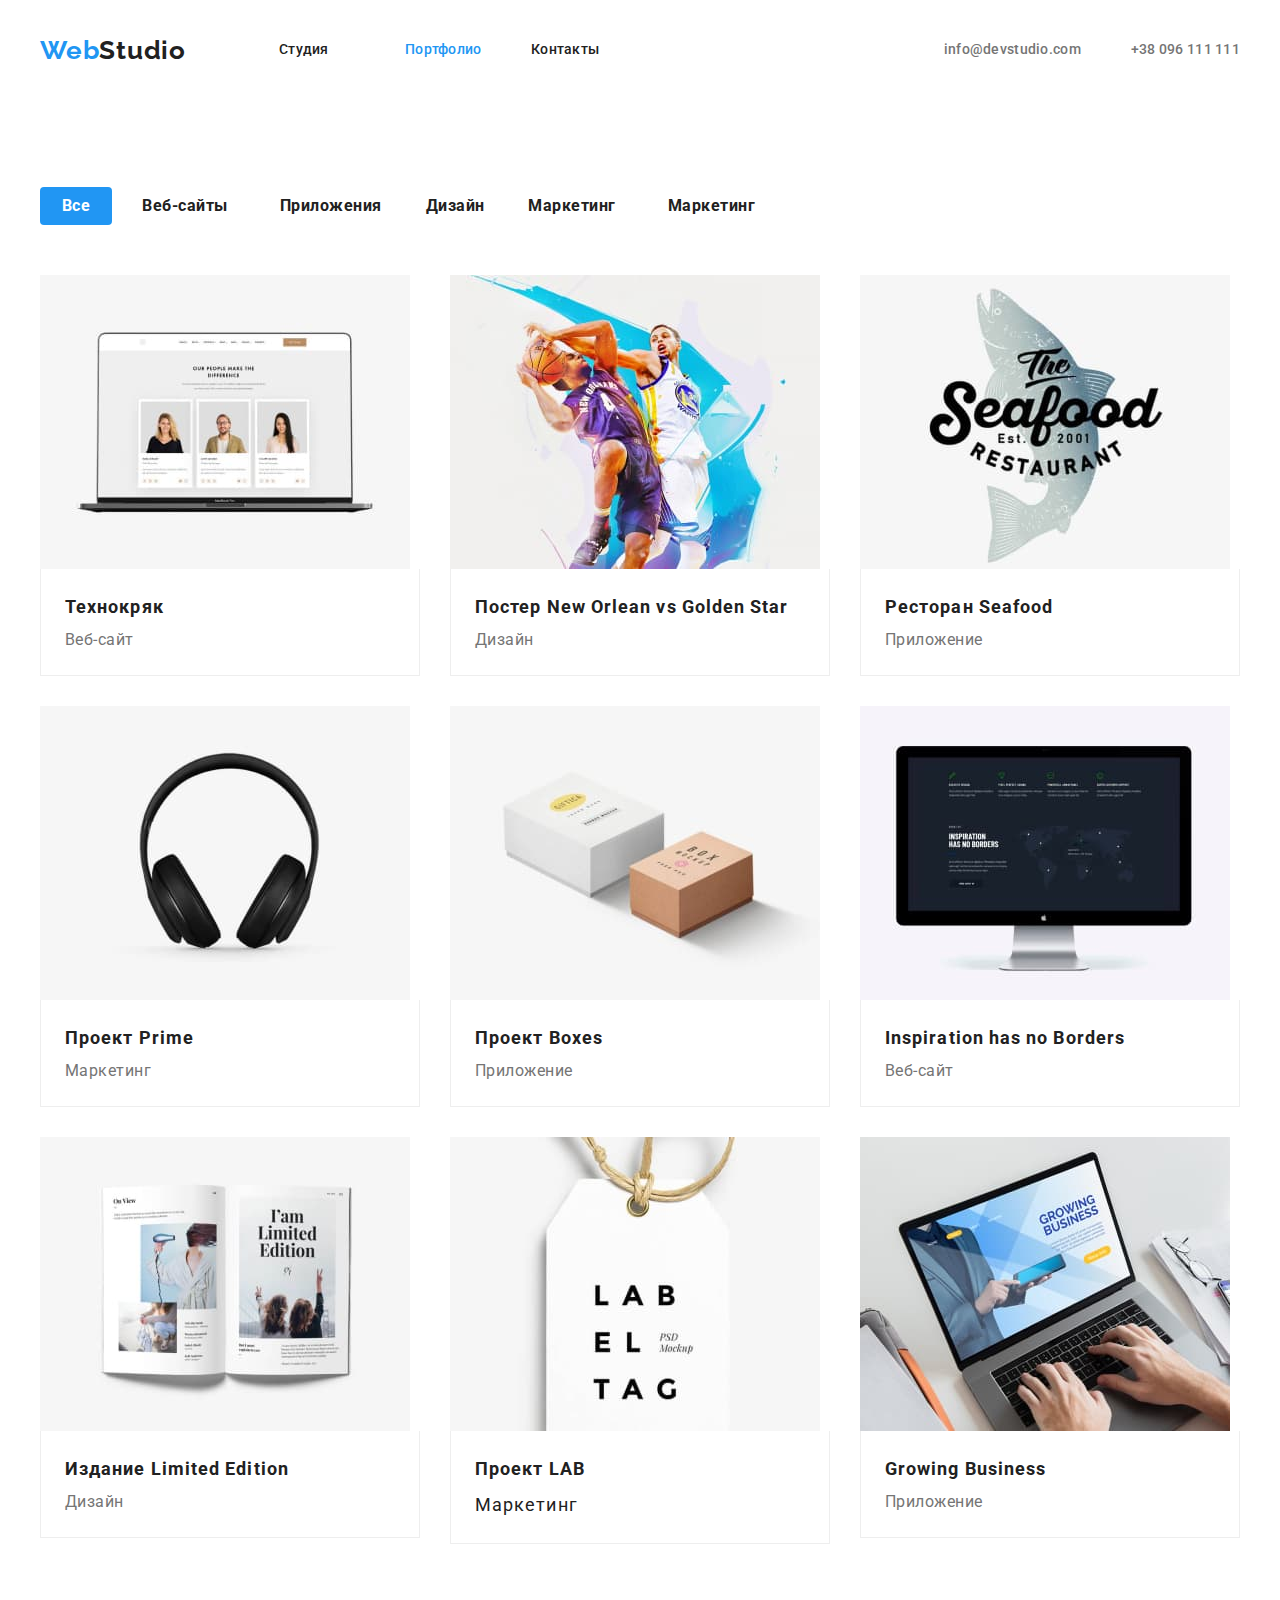
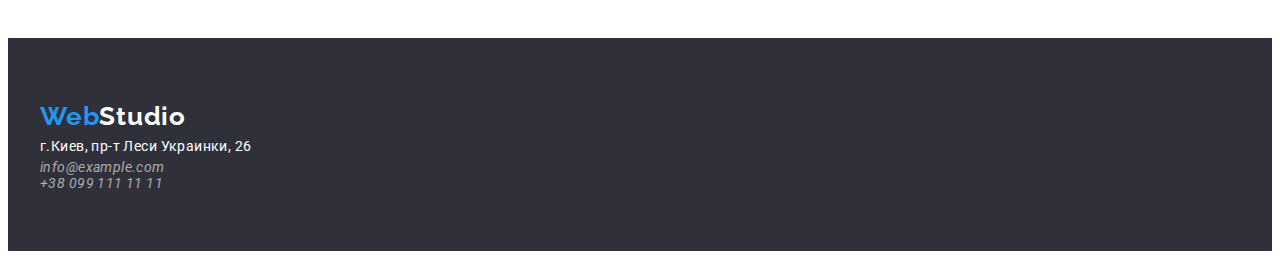
==== portfolio.html @ f652c05e "added-corect" ====
<!DOCTYPE html>
<html lang="en">
<head>
    <meta charset="UTF-8">
    <meta http-equiv="X-UA-Compatible" content="IE=edge">
    <meta name="viewport" content="width=device-width, initial-scale=1.0">
    <title>Portfolio</title>
    <link rel="preconnect" href="https://fonts.googleapis.com">
    <link rel="preconnect" href="https://fonts.gstatic.com" crossorigin>
    <link href="https://fonts.googleapis.com/css2?family=Raleway:wght@700&family=Roboto:wght@400;500;700;900&display=swap"
        rel="stylesheet">
        <link rel="stylesheet" href="https://cdnjs.cloudflare.com/ajax/libs/modern-normalize/1.1.0/modern-normalize.min.css"
            integrity="sha512-wpPYUAdjBVSE4KJnH1VR1HeZfpl1ub8YT/NKx4PuQ5NmX2tKuGu6U/JRp5y+Y8XG2tV+wKQpNHVUX03MfMFn9Q=="
            crossorigin="anonymous" referrerpolicy="no-referrer" />
            <link rel="stylesheet" href="node_modules/modern-normalize/modern-normalize.css" />
    <link rel="stylesheet" href="./css/index.css"/>
    
</head>
<body>
    
    <!--header-->
    <header class="header">
        <div class="container main-line">
            
                <a class="logo" href="./index.html" lang="en">Web<span class="logo-accent">Studio</span></a>
                <nav class="site-nav">
                <ul class="site-nav list">
                    <li class="item">
                        <a href="./index.html" class="link">Студия</a>
                    </li>
                    <li class="item">
                        <a href="./portfolio.html" class="link current">Портфолио</a>
                    </li>
                    <li class="item"><a href="/" class="link">Контакты</a></li>

                    

                </ul>

            </nav> 
            <!--contacts-->
                      
            <ul class="header-contact">
                <li class="item">
                    <a href="mailto:info@devstudio.com"
                    class="header-contact-link">info@devstudio.com</a>


                </li>
                <li class="item">
                    <a href="tel:+38096111111" class="header-contact-link">+38 096 111 111</a>
                </li>
            </ul>


        </div>

    </header>

    <!--buttons-->
    <main>
      <section class="portfolio section">
     <div class="container">  
        <h1 class="visually-hidden">Портфолио</h1>
          <ul class="button-list">
              <li class="btn">
                  <button type="button" class="button secondary current">
                      Все
                  </button>
              </li> 
              <li class="btn">
                  <button type="button" class="button secondary">
                      Веб-сайты
                  </button>
              </li>
              <li class="btn">
                  <button type="button" class="button secondary">
                    Приложения
                  </button>
              </li>
              <li>
                  <button type="button" class="button secondary">
                      Дизайн 
                  </button>
              </li>
              <li class="btn">
                  <button type="button" class="button secondary">
                      Маркетинг

                  </button>

              </li>
              <li class="btn">
                  <button type="button" class="button secondary">
                        Маркетинг
                    </button>
              </li>
          </ul>

          <!--pictures-->

          <ul class="gallery-list">
              <li class="item">
                  <article class="card">
                    <div class="card-tumb">
                <a><img src="./img/photo-1.jpg" alt="Ноутбук"
                     width="370" height="294"/>
                    </div> 

                    <div class="card-content">
                     <h2 class="image-title">Технокряк</h2>
                     <p class="image-text">Веб-сайт</p></a>
                        </div>
                    
                </article>
              </li>

              <li class="item">
                  <article class="card">
                      <div class="card-tumb">
                  <a> <img src="./img/photo-2.jpg" alt="Баскетбол" 
                    width="370" height="294"/>
                    </div>

                    <div class="card-content">
                    <h2 class="image-title">
                        Постер New Orlean vs Golden Star
                    </h2>
                    <p class="image-text">Дизайн</p></a>
                    </div>
                    </article>

                </li>
              <li class="item">
                  <article class="card">
                <div class="card-tumb">
                  <a> <img src="./img/photo-3.jpg" alt="Рыбный ресторан" 
                    width="370" height="294"/>
                    </div>
                    
                    <div class="card-content">

                    <h2 class="image-title">Ресторан Seafood</h2>
                    <p class="image-text">Приложение</p></a>
                </div>
                </article>
              </li>
              <li class="item">
                  <article class="card">
                      <div class="card-tumb">
                  <a> <img src="./img/photo-4.jpg" alt="Наушники" 
                    width="370" height="294"/>
                  </div>
                    <div class="card-content">
                  <h2 class="image-title">Проект Prime</h2>
                    <p class="image-text">Маркетинг</p></a>
                    </div>
                </article>
              </li>
              <li class="item">
                  <article class="card">
                      <div class="card-tumb">
                  <a><img src="./img/photo-5.jpg" alt="Коробки"
                     width="370" height="294"/>
                  </div>

                  <div class="card-content">
                     
                    <h2 class="image-title">Проект Boxes</h2>
                    <p class="image-text">Приложение</p>
                    </a>
                
                </div>
                
                </article>

                    
             </li>

              
              <li class="item">
                  <article class="card">
                      <div class="card-tumb">
                  <a><img src="./img/photo-6.jpg" alt="Экран компьютера"
                     width="370" height="294"/>
                  </div>
                  <div class="card-content">
                    <h2 class="image-title">Inspiration has no Borders</h2>
                <p class="image-text">Веб-сайт</p></a>
              
                   </div>
            </article>
            
            
            </li>
              <li class="item">
                  <aricle class="card">
                      <div class="card-tumb">

                  <a>
                      <img src="./img/photo-7.jpg" alt="Журнал"
                       width="370" height="294"/>
                    </div>
                       <div class="card-content">
                       <h2 class="image-title">Издание Limited Edition</h2>
                       <p class="image-text">Дизайн</p>
                       </div>
                    </aricle> 
                  </a>

              </li>
              <li class="item">
                  <article class="card">
                      <div class="card-tumb">
                  <a><img src="./img/photo-8.jpg" alt="Бирка" width="370" height="294"/>
                  </div>
                  <div class="card-content">
                <h2 class="image-title">Проект LAB</h2>
                <p class="image-title">Маркетинг</p></a>
                </div>
                </article>
            </li>
                <li class="item">
                    <article class="card">
                    <div class="card-tumb">
                    <a><img src="./img/photo-9.jpg" alt="Веб-сайт на экране ноутбука" width="370" height="294"/>
                    </div>
                    <div class="card-content">
                    <h2 class="image-title">Growing Business</h2>
                <p class="image-text">Приложение</p></a>
                
                </div>
                </article>
            </li>

            </ul>
          </div>
        </section>     
      </main>

      <!--footer----------->

 
    
    <footer class="footer">
        <div class="container">
            <div class="footer-logo">

        <a class="logo" href="./index.html" lang="en">Web<span class="footer-logo-accent">Studio</span></a>
        </div>
        
        <address class="footer-addres">
            
            
            <ul>
                <li>
                    <a href="https://goo.gl/maps/edewpoqACezQndHs5" target="_blank" 
                    rel="noopener noreferrer" class="footer-address-link">г.Киев, пр-т Леси Украинки, 26</a>
                </li>
                <li>
                    <a href="mailto:info@example.com" class="footer-address-contact">info@example.com</a>
                </li>
                <li>
                    <a href="tel+380991111111" class="footer-address-contact">+38 099 111 11 11 </a>
                </li>
            </ul>
        </address>

    </footer>
</body>
</html>
---- css/index.css ----
:root {
    --section-bg-color: #e5e5e5;
    --accent-color: rgba(33, 150, 243, 1);
    --first-contrast-text-color: rgba(255, 255, 255, 1);
    --second-contact-text-color: rgba(255, 255, 255, 0.6);
    --text-color: rgba(117, 117, 117, 1);
    --primary-bg: rgba(255, 255, 255, 1);
    --dark-bg-color: rgba(47, 48, 58, 1);
    --title-text-color: rgba(33, 33, 33, 1);
    }  
    
    
        p,
        h1,
        h2,
        h3,
        h4 {
            margin: 0;
        }


   ul,ol {
       margin: 0;
       padding: 0;
   }
    
    
    
    
    
    body {
    font-family: "Roboto",sans-serif;
    color: var(--text-color);
    background-color: var(--primary-bg-color);
    font-size: 14px;
    letter-spacing: 0.03em;
     
}

.container {
    width: 1200px;
    margin: 0 auto;
    padding-left: 15px;
    padding-right: 15px;}

 
.section {
    padding-top: 94px;
    padding-bottom: 94px;
}

img {
    max-width: 100%;
    display: block;
    height: auto;
}

/*-----------------------------------------------header------------------------------------------------*/

    .logo{
    margin: 24px 93px 24px 0;
    font-size: 26px;
    font-weight: 700;
    font-family: 'Raleway', sans-serif;  
    line-height: 1.42;
    letter-spacing: 0.03em;
    color: var(--accent-color);
}
     
       
       
    

    .logo-accent{
    color: var(--title-text-color);
    }
    .footer-logo-accent{
        color: var(--first-contrast-text-color);
    }


    .site-nav,
    .team-list {
    display: flex;}    

    .hero,.footer{
        background-color: var(--dark-bg-color);
    }


    .main-line {
     display: flex;
    align-items: center;
    }

    .header-contact {
    display: flex;
    margin-left: auto;
    }

    .site-nav .item {
    margin-right: 50px;
    }

        .site-nav .item:last-child {
            margin-right: 0;
        }

         .site-nav .link {
        display: block;
        padding-top: 32px;
        padding-bottom: 32px;}

        .header-contact .item+.item {
            margin-left: 50px;
        }

    .team {
        background-color: var(--section-bg-color);
    }
    .visually-hidden {
        position: absolute;
        width: 1px;
        height: 1px;
        margin: -1px;
        border: 0;
        padding: 0;
        white-space: nowrap;
        clip-path: inset(100%);
        clip: rect(0 0 0 0);
        overflow: hidden;}


                
                

        .site-nav .link {
            color: var(--title-text-color);
            font-weight: 500;
            font-size: 14px;
            line-height: 1.14;
            letter-spacing: 0.02em;

        }


        .site-nav .link:hover,
        .site-nav .link:focus {
        color: var(--accent-color);
        }

        .header .current {
         color: var(--accent-color);
            }
        
    .link-current{
    text-align: left;
    width: 49px;
    height: 16px;
    left: 453px;
    top: 32px;
    font-family: 'Roboto';
    font-style: normal;
    font-weight: 500;
    font-size: 14px;
    line-height: 16px;
    letter-spacing: 0.02em;
    color: #2196F3;  
    }

  
.link{
    text-align: left;
    width: 76px;
    height: 16px;
    left: 552px;
    top: 32px;
    font-family: 'Roboto';
    font-style: normal;
    font-weight: 500;
    font-size: 14px;
    line-height: 16px;
    letter-spacing: 0.02em;
    color: #212121;      
           
    }
    


    .header-contact-link{
    display: block;
    padding-top: 32px;
    padding-bottom: 32px;
    text-align:left;
    font-family: 'Roboto';
    font-style: normal;
    font-weight: 500;
    font-size: 14px;
    line-height: 1.14;
    letter-spacing: 0.02em;
    color:#757575;
    }
   









    .link-current,.link {
    text-decoration: none;
    list-style-type:none;
    }
    a {
        text-decoration:none;
    }
    ul {
        list-style: none;
    }


 /*--------------------------------------блок-герой--------------------------------------------------------- */


    .hero-title { 
    margin-bottom: 30;
    font-weight: 900;
    font-size: 44px;
    line-height: 1,36;
    text-align: center;
    letter-spacing: 0.06em;
    text-transform: uppercase;
    color: var(--first-contrast-text-color);
    }

     .button {
     border-radius: 4px;
     border: 0px;
     color: var(--first-contrast-text-color);
     background-color: var(--accent-color);
     font-family: inherit;
     font-weight: 700;
     font-size: 16px;
     line-height: 1.87;
     cursor: pointer;
    }

    .button.primary {
    color: var(--first-contrast-text-color);
    background-color: var(--accent-color);
    line-height: 1.87;
    display: flex;
    align-items: center;
    text-align: center;
    letter-spacing: 0.06em;
    padding: 10px 32px;
    box-shadow: 0px 4px 4px rgba(0, 0, 0, 0.15);
    margin: auto;
}

    .button.primary:hover,
    .button.primary:focus{
    background-color: rgba(24, 140, 232, 1);
    }

    .button.secondary{
        color: var(--title-text-color);
        background-color: var(--primary-bg-color);
        line-height: 1.62;
        text-align: center;
        letter-spacing: 0.03em;
        padding: 6px 22px;

    }

     .button-list {
     display: flex;
     margin-bottom: 50px;   
        }

    .button-list .current,
    .button.secondary:hover,
    .button.secondary:focus{
        color: var(--first-contrast-text-color);
        background-color: var(--accent-color);
    }

  
    .button-list .btn+.btn {
    margin-left: 8px;
     }
    
/*-------------------------------------характеристика компании-----------------------------*/
.features-list {
    display: flex;
}

.features-list .item {
margin-right: 30px;
}

.features-list .item:last-child {
margin-right: 0;
}



.features {
    
    letter-spacing: 0.03em;
}

.features-title {
    font-weight: 700;
    font-size: 14px;
    line-height: 1.14;
    text-transform: uppercase;
    color: var(--title-text-color);
    margin-bottom: 10px;
}

.features-text {
    line-height: 1.71;
    color: var(--text-color);
    max-width: 270px;
     min-height: 75px;
}

.features-section {
padding-bottom: 0;
}

.work-title,.team-title{
    font-size: 36px;
    line-height: 1,16;
    text-align: center;
    letter-spacing: 0.03em;
    color: var(--title-text-color);
    padding-bottom: 50px;
}

.work-list {
display: flex;
justify-content: center;
gap: 30px;
}

.team-name{
    font-weight: 500;
    
    color: var(--title-text-color);

}

.team-position{
    color: var(--text-color);

}
.team-title{
    font-size: 36px;
    line-height: 42px;
    text-align: center;
    letter-spacing: 0.03em;
}


    .team {
    font-size: 16px;
    line-height: 1.18;
    text-align: center;
    letter-spacing: 0.03em;
}

.team-list .team-item+.team-item {
    margin-left: 30px;
}


.team-item {
    max-width: 270px;
    margin-left: 0;
    margin-right: 0;
    border-radius: 4px;
    overflow: hidden;
    background-color: var(--primary-bg);
    box-shadow: 0px 1px 3px rgba(0, 0, 0, 0.12), 0px 1px 1px rgba(0, 0, 0, 0.14),
    0px 2px 1px rgba(0, 0, 0, 0.2);
    border-radius: 0px 0px 4px 4px;
}


.team-image {
height: auto;
display: block;
}

.team-content {
padding-top: 30px;
padding-bottom: 30px;
}

.team-name {
font-weight: 500;
color: var(--title-text-color);
margin-bottom: 10px;
}

/*-------------------------------------------Подвал------------------------------------------*/
.footer {
    padding-top: 60px;
    padding-bottom: 60px;
}

.footer-address-link{
    font-style: normal;
    font-size: 14px;
    line-height: 1.71;
    letter-spacing: 0.03em;    
}


.footer-address-link{
    color: var(--first-contrast-text-color);

}

.footer-address-link:hover,
.footer-address-link:focus{
    color: var(--accent-color);

}
.footer-address-contact:hover,
.footer-address-contact:focus {
    color: var(--accent-color);
}
.footer-address-contact{
    color: var(--second-contact-text-color);
}

/*-----------------------gallery---------------------------*/
.gallery-list {
    display: flex;
    flex-wrap: wrap;
    margin-left: -15px;
    margin-right: -15px;

    padding: 0;
}


.gallery-list>.item {
    flex-basis: calc(100% / 3 - 30px);
    margin-right: 15px;
    margin-left: 15px;
    margin-bottom: 30px;
    overflow: hidden;
    background-color: var(--primary-bg);
}

.image-text{
    font-size: 16px;
    line-height: 30px;
    letter-spacing: 0.03em;
    color: var(--text-color);
}

.image-title{
 font-size: 18px;
 line-height: 36px;
 letter-spacing: 0.06em;
 color: var(--title-text-color);               
            
}

.gallery-list .item:nth-last-child(-n + 3) {
    margin-bottom: 0;
}

.gallery-list .item:nth-child(3n) {
    margin-right: 0;
}


.card-content {
    padding: 20px 24px;
    border: 1px solid #eeeeee;
    border-top: none;
}
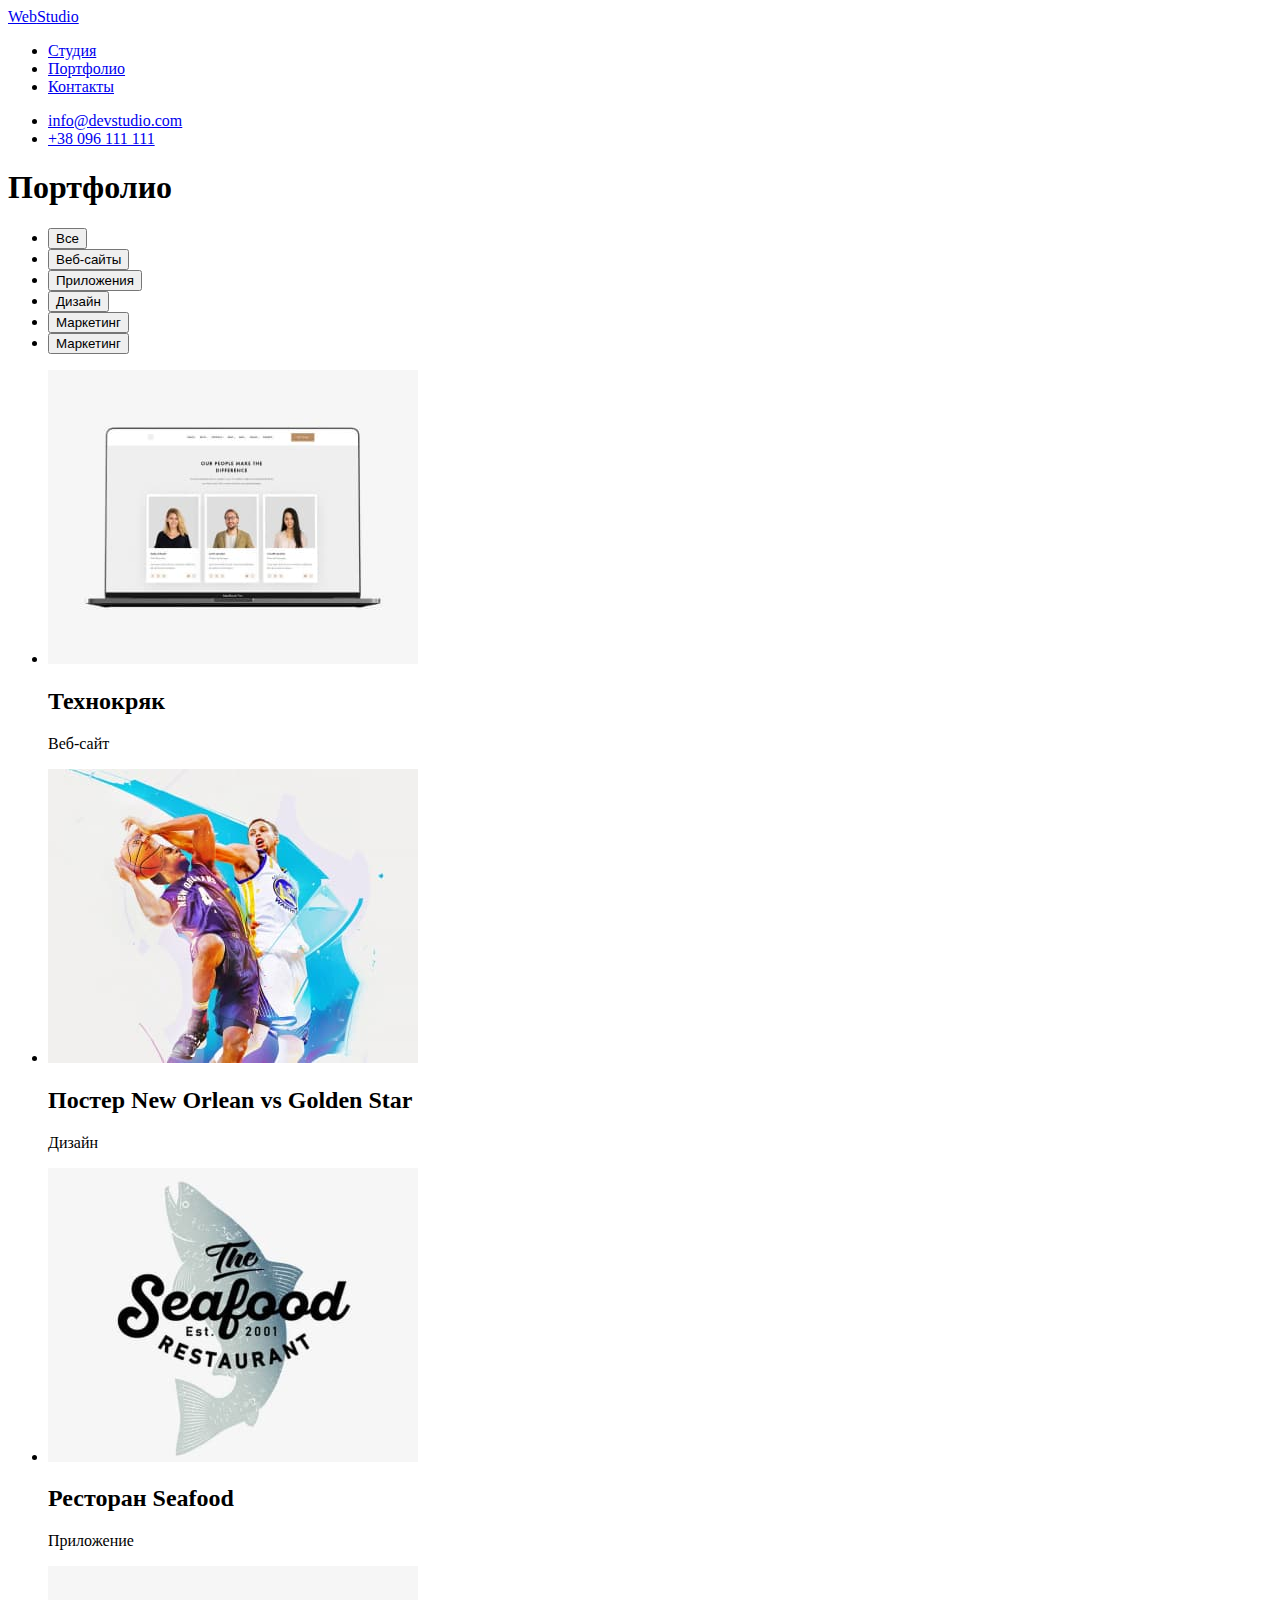
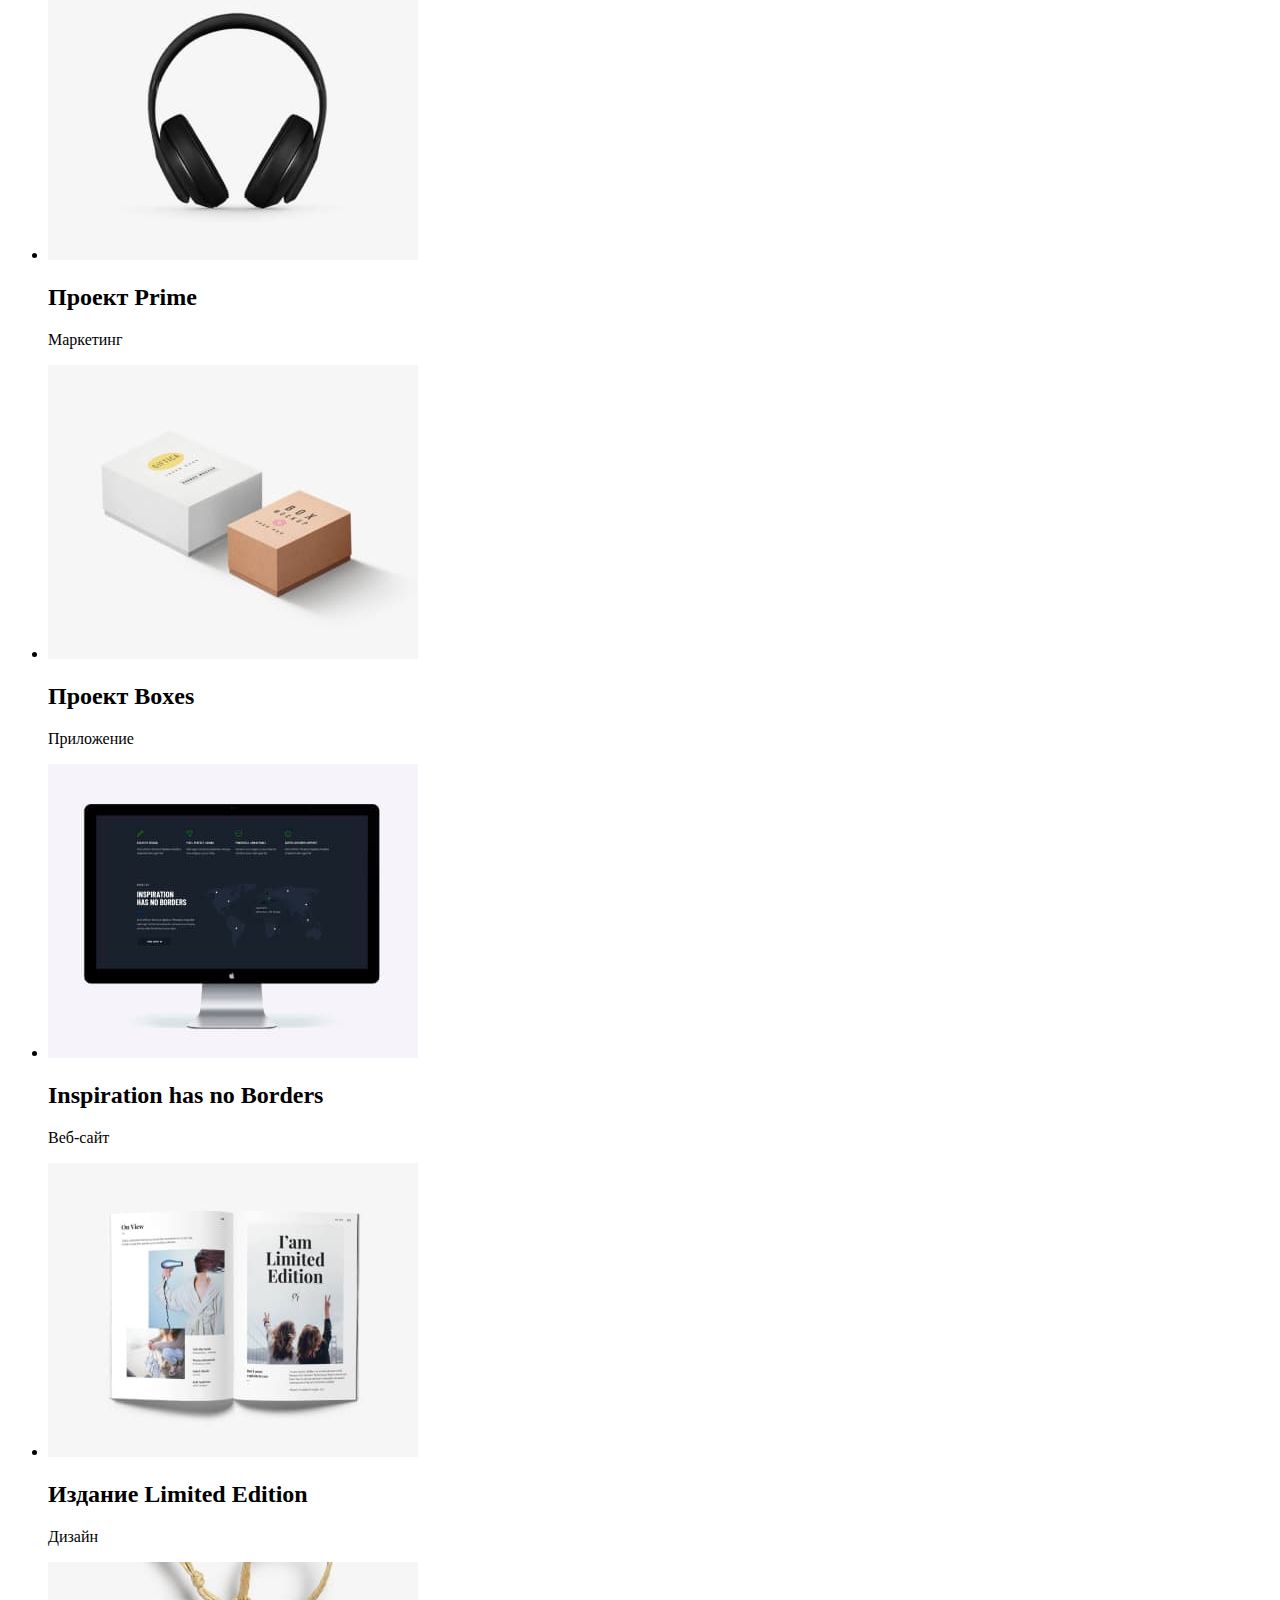
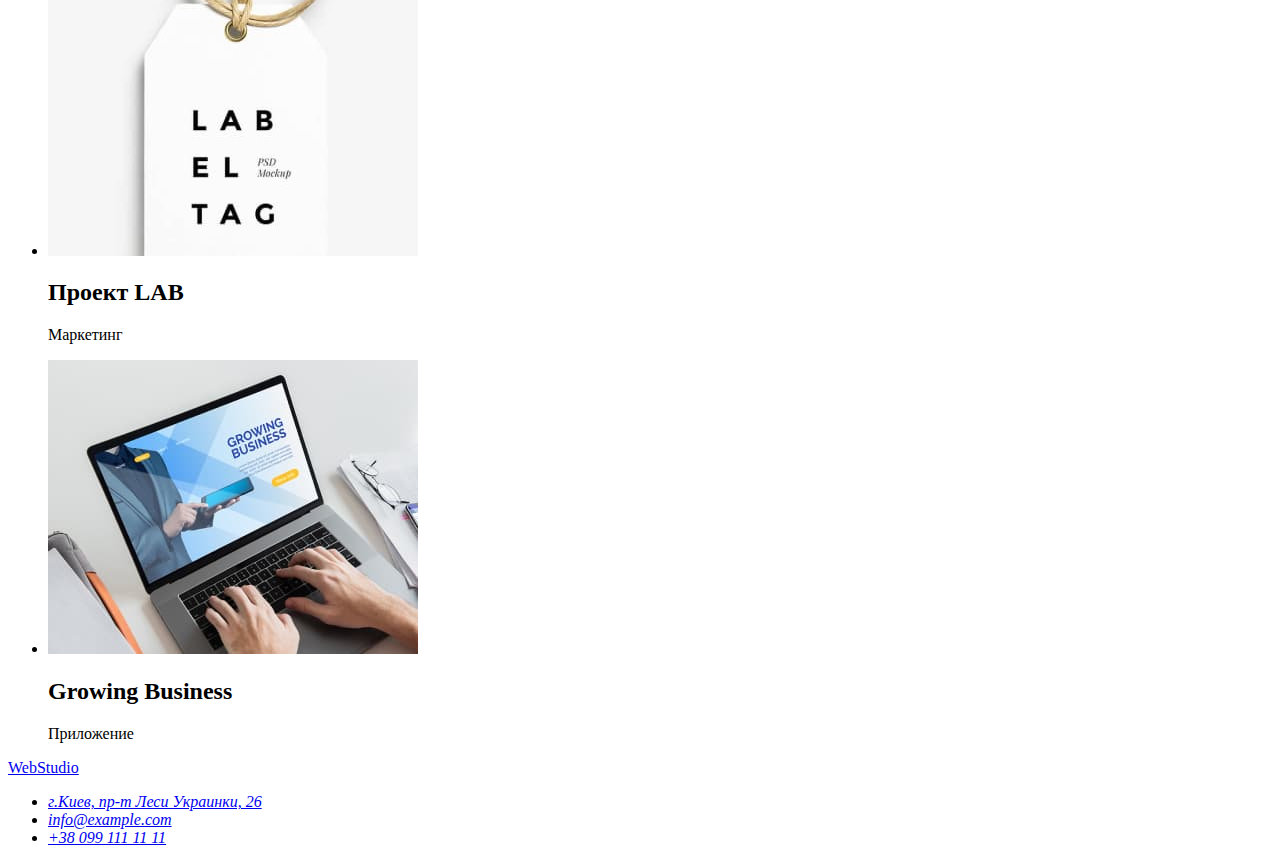
==== commit 5c13de79: "add" ====
--- a/portfolio.html
+++ b/portfolio.html
@@ -12,8 +12,6 @@
         <link rel="stylesheet" href="https://cdnjs.cloudflare.com/ajax/libs/modern-normalize/1.1.0/modern-normalize.min.css"
             integrity="sha512-wpPYUAdjBVSE4KJnH1VR1HeZfpl1ub8YT/NKx4PuQ5NmX2tKuGu6U/JRp5y+Y8XG2tV+wKQpNHVUX03MfMFn9Q=="
             crossorigin="anonymous" referrerpolicy="no-referrer" />
-            <link rel="stylesheet" href="node_modules/modern-normalize/modern-normalize.css" />
-    <link rel="stylesheet" href="./css/index.css"/>
     
 </head>
 <body>
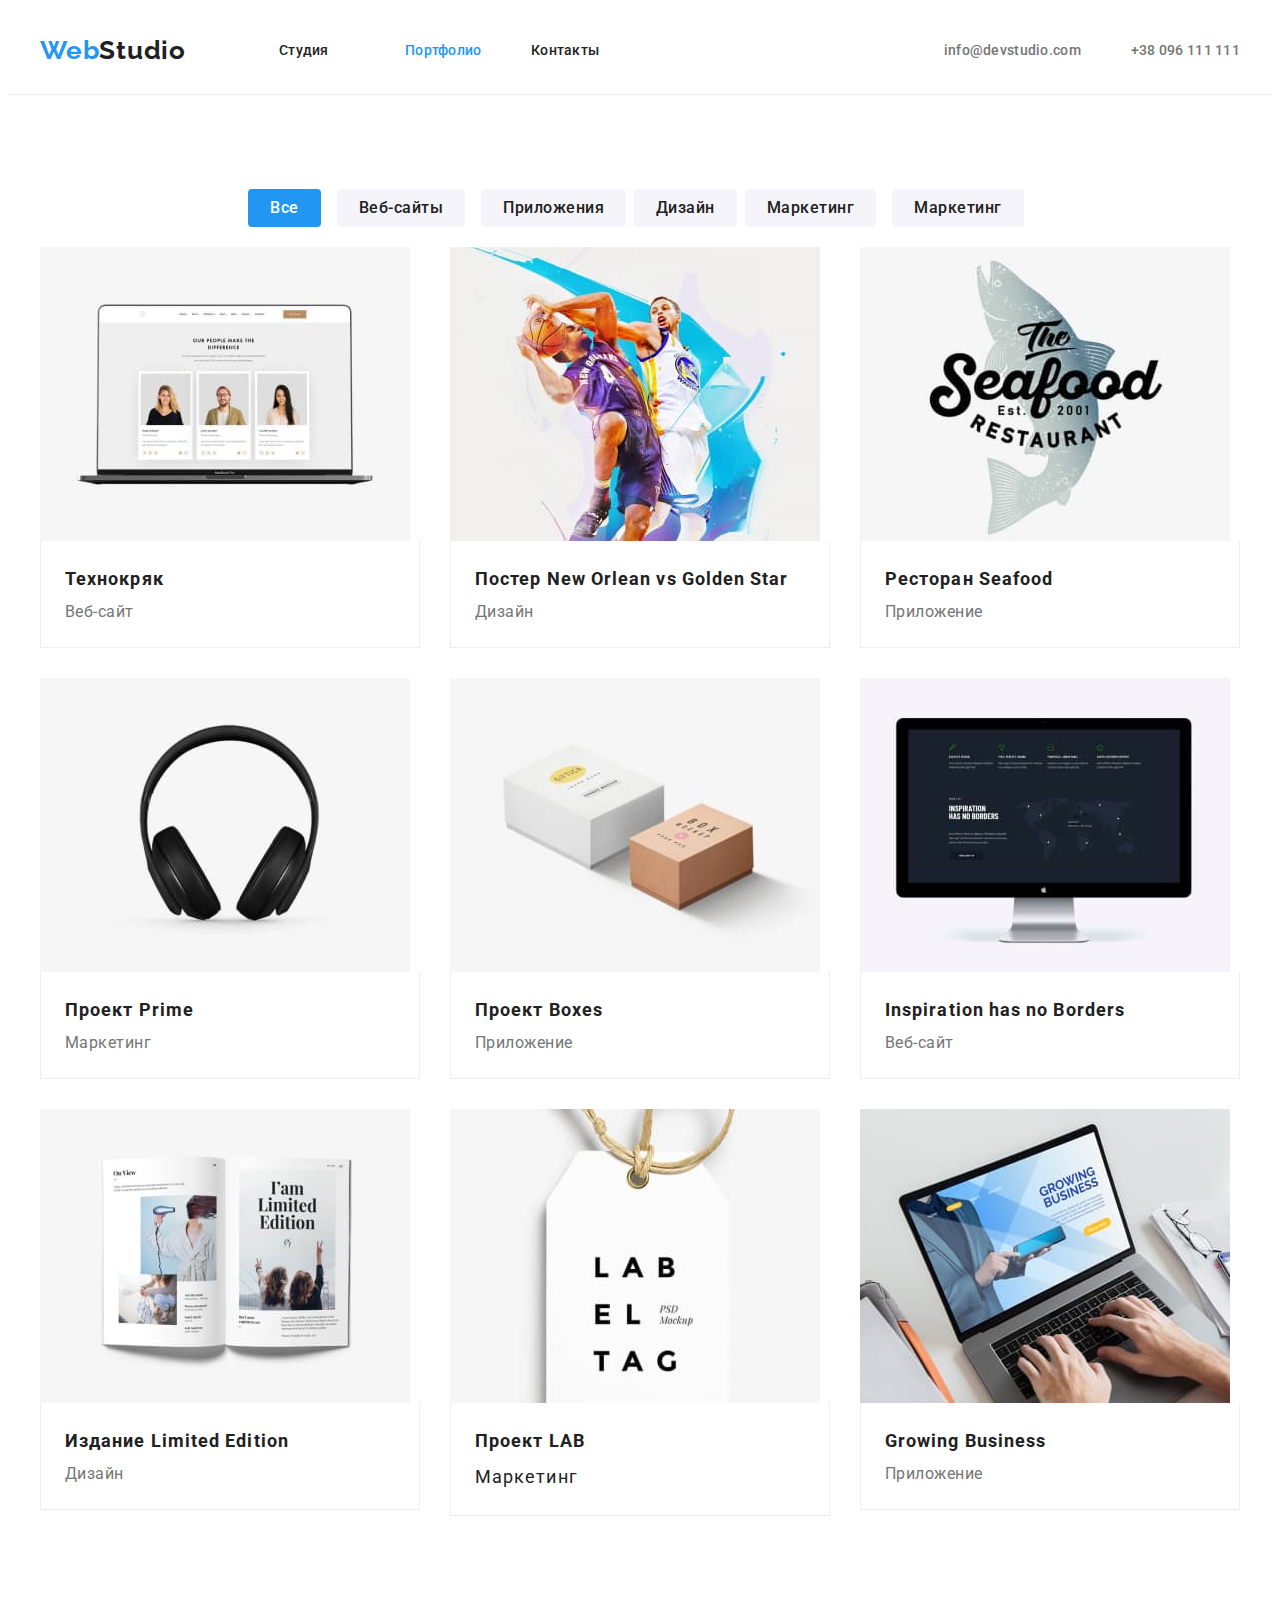
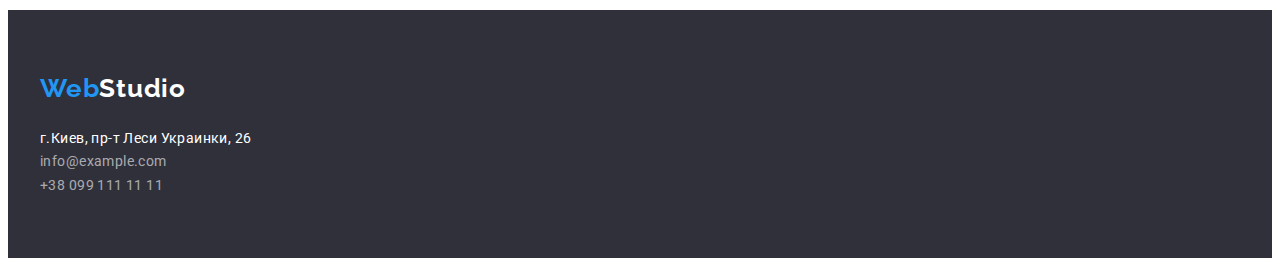
==== commit e036b565: "ADD" ====
--- a/portfolio.html
+++ b/portfolio.html
@@ -12,6 +12,7 @@
         <link rel="stylesheet" href="https://cdnjs.cloudflare.com/ajax/libs/modern-normalize/1.1.0/modern-normalize.min.css"
             integrity="sha512-wpPYUAdjBVSE4KJnH1VR1HeZfpl1ub8YT/NKx4PuQ5NmX2tKuGu6U/JRp5y+Y8XG2tV+wKQpNHVUX03MfMFn9Q=="
             crossorigin="anonymous" referrerpolicy="no-referrer" />
+            <link rel="stylesheet" href="./css/index.css" />
     
 </head>
 <body>
--- a/css/index.css
+++ b/css/index.css
@@ -0,0 +1,582 @@
+    
+  :root {
+    --section-bg-color: #e5e5e5;
+    --accent-color: rgba(33, 150, 243, 1);
+    --first-contrast-text-color: rgba(255, 255, 255, 1);
+    --second-contact-text-color: rgba(255, 255, 255, 0.6);
+    --text-color: rgba(117, 117, 117, 1);
+    --primary-bg: rgba(255, 255, 255, 1);
+    --dark-bg-color: rgba(47, 48, 58, 1);
+    --title-text-color: rgba(33, 33, 33, 1);
+    }  
+    
+    
+        p,
+        h1,
+        h2,
+        h3,
+        h4 
+        p {
+            margin: 0;
+        }
+
+
+       img {
+         display: block;
+         max-width: 100%;
+         height: auto;
+                }         
+
+
+   ul,ol {
+       margin: 0;
+       padding: 0;
+   }
+    
+    
+    
+    /*------------body----------------*/
+    
+    body {
+    font-family: "Roboto",sans-serif;
+    color: var(--text-color);
+    background-color: var(--primary-bg-color);
+    
+     
+}
+
+.container {
+    width: 1200px;
+    margin: 0 auto;
+    padding-left: 15px;
+    padding-right: 15px;
+}
+
+ 
+.section {
+    padding-top: 94px;
+    padding-bottom: 94px;
+}
+
+img {
+    max-width: 100%;
+    display: block;
+    height: auto;
+}
+
+/*-----------------------------------------------header------------------------------------------------*/
+
+    .logo{
+   
+    font-size: 26px;
+    font-weight: 700;
+    font-family: 'Raleway', sans-serif;  
+    line-height: 1.42;
+    letter-spacing: 0.03em;
+    color: var(--accent-color);
+    margin-right: 93px;
+    padding-top: 24px;
+    padding-bottom: 25px;
+   
+    
+
+}
+
+
+.header {
+    border-bottom: 1px solid #ececec;
+}
+     
+.header-contact {
+display: flex;
+ margin-left: auto;
+        }
+       
+    .site-nav,
+    .team-list {
+    display: flex;}
+
+
+        
+    
+        .logo-accent{
+    color: var(--title-text-color);
+    }
+    .footer-logo-accent{
+        color: var(--first-contrast-text-color);
+    }
+
+
+        
+
+    
+
+        
+
+  
+    .main-line {
+     display: flex;
+    align-items: center;
+    }
+
+    .header-contact {
+    display: flex;
+    margin-left: auto;
+    }
+
+
+        .header-contact .item+.item {
+            margin-left: 50px;
+        }
+
+
+        /*------------nav-------------*/
+
+    .site-nav .item {
+    margin-right: 50px;
+    }
+
+        .site-nav .item:last-child {
+            margin-right: 0;
+        }
+
+         .site-nav .link {
+        display: block;
+        padding-top: 32px;
+        padding-bottom: 32px;}
+
+        
+
+    
+    .visually-hidden {
+        position: absolute;
+        width: 1px;
+        height: 1px;
+        margin: -1px;
+        border: 0;
+        padding: 0;
+        white-space: nowrap;
+        clip-path: inset(100%);
+        clip: rect(0 0 0 0);
+        overflow: hidden;}
+
+
+                
+                
+
+        .site-nav .link {
+            color: var(--title-text-color);
+            font-weight: 500;
+            font-size: 14px;
+            line-height: 1.14;
+            letter-spacing: 0.02em;
+
+        }
+
+
+        .site-nav .link:hover,
+        .site-nav .link:focus {
+        color: var(--accent-color);
+        }
+
+        .header .current {
+         color: var(--accent-color);
+            }
+        
+    .link-current{
+    text-align: left;
+    width: 49px;
+    height: 16px;
+    left: 453px;
+    top: 32px;
+    font-family: 'Roboto';
+    font-style: normal;
+    font-weight: 500;
+    font-size: 14px;
+    line-height: 16px;
+    letter-spacing: 0.02em;
+    color: #2196F3;  
+    }
+
+  
+.link{
+    text-align: left;
+    width: 76px;
+    height: 16px;
+    left: 552px;
+    top: 32px;
+    font-family: 'Roboto';
+    font-style: normal;
+    font-weight: 500;
+    font-size: 14px;
+    line-height: 16px;
+    letter-spacing: 0.02em;
+    color: #212121;      
+           
+    }
+    
+
+
+    .header-contact-link{
+    display: block;
+    padding-top: 32px;
+    padding-bottom: 32px;
+    text-align:left;
+    font-family: 'Roboto';
+    font-style: normal;
+    font-weight: 500;
+    font-size: 14px;
+    line-height: 1.14;
+    letter-spacing: 0.02em;
+    color:#757575;
+    }
+   
+
+
+
+
+
+
+
+
+
+    .link-current,.link {
+    text-decoration: none;
+    list-style-type:none;
+    }
+    a {
+        text-decoration:none;
+    }
+    ul {
+        list-style: none;
+    }
+
+
+ /*--------------------------------------блок-герой--------------------------------------------------------- */
+
+
+  
+
+ .hero {
+ background-color: var(--dark-bg-color);
+ padding-top: 200px;
+ padding-bottom: 200px;
+ text-align: center;
+ 
+        
+                   }
+ 
+ 
+ .hero-title { 
+    margin-bottom: 30px;
+    font-weight: 900;
+    font-size: 44px;
+    line-height: 1.36;
+    letter-spacing: 0.06em;
+    text-transform: uppercase;
+    color: var(--first-contrast-text-color);
+    width: 696px;
+    margin-left: auto;
+    margin-right: auto;
+    }
+    
+    
+
+
+ 
+     
+    /*--------------------------buttons----------------------*/
+    
+    .button {
+     border-radius: 4px;
+     border: 0px;
+     color: var(--first-contrast-text-color);
+     background-color: var(--accent-color);
+     font-family: inherit;
+     font-weight: 700;
+     font-size: 16px;
+     line-height: 1.87;
+     cursor: pointer;
+    border: transparent;
+    }
+
+    .button.primary {
+    color: var(--first-contrast-text-color);
+    background-color: var(--accent-color);
+    font-weight: 700;
+    line-height: 1.87;
+    display: flex;
+    align-items: center;
+    text-align: center;
+    letter-spacing: 0.06em;
+    /*padding: 10px 32px;*/
+    padding: 10px 32px 10px 32px;
+    box-shadow: 0px 4px 4px rgba(0, 0, 0, 0.15);
+    margin: auto;
+    border-radius: 4px;
+    cursor: pointer;
+    border: transparent;
+   
+}
+
+    .button.primary:hover,
+    .button.primary:focus{
+    background-color: rgba(24, 140, 232, 1);
+    color: var(--second-font-color);
+    }
+
+    .button.secondary{
+        color: var(--title-text-color);
+        background-color: rgba(245, 244, 250, 1);
+        line-height: 1.62;
+        font-weight: 500;
+        text-align: center;
+        letter-spacing: 0.03em;
+        /*padding: 6px 22px;*/
+        padding: 6px 22px 6px 22px;
+        cursor: pointer;
+        border: transparent;
+        border-radius: 4px;
+        margin-right: 8px;
+
+    }
+
+     .button-list {
+     display: flex;
+     margin-bottom: 50px;
+     justify-content: center; 
+        }
+
+    .button-list .current,
+    .button.secondary:hover,
+    .button.secondary:focus{
+        color: var(--first-contrast-text-color);
+        background-color: var(--accent-color);
+    }
+
+  
+    .button-list .btn+.btn {
+    margin-left: 8px;
+     }
+    
+/*-------------------------------------характеристика компании-----------------------------*/
+.features-list {
+    display: flex;
+}
+
+.features-list .item {
+margin-right: 30px;
+}
+
+.features-list .item:last-child {
+margin-right: 0;
+}
+
+
+
+.features {
+    font-size: 14px;
+    letter-spacing: 0.03em;
+    
+}
+
+.features-title {
+    font-weight: 700;
+    font-size: 14px;
+    line-height: 1.14;
+    text-transform: uppercase;
+    color: var(--title-text-color);
+    margin-right: 50px;
+    padding-top: 32px;
+    padding-bottom: 32px;
+}
+
+.features-text {
+    line-height: 1.71;
+    color: var(--text-color);
+    max-width: 270px;
+     min-height: 75px;
+}
+
+.features-section {
+padding-bottom: 0;
+}
+
+.work-title,.team-title{
+    font-size: 36px;
+    line-height: 1.16;
+    text-align: center;
+    letter-spacing: 0.03em;
+    color: var(--title-text-color);
+    margin-bottom: 50px;
+}
+
+.work-list {
+display: flex;
+justify-content: center;
+gap: 30px;
+}
+
+
+
+/*--------------------------команда---------------------------*/
+
+.team-name{
+    font-weight: 500;
+    color: var(--title-text-color);
+    margin-bottom: 10px
+   }
+
+.team-position{
+    color: var(--text-color);
+    font-size: 16px;
+    
+
+}
+.team-title{
+    font-size: 36px;
+    line-height: 1.16;
+    text-align: center;
+    letter-spacing: 0.03em;
+}
+
+
+    .team {
+    font-size: 16px;
+    line-height: 1.18;
+    text-align: center;
+    letter-spacing: 0.03em;
+}
+
+.team-list .team-item+.team-item {
+    margin-left: 30px;
+}
+
+.team {
+    background-color: #F5F4FA;
+    
+}
+
+.team-item {
+    max-width: 270px;
+    margin-left: 0;
+    margin-right: 0;
+    border-radius: 4px;
+    overflow: hidden;
+    background-color: var(--primary-bg);
+    box-shadow: 0px 1px 3px rgba(0, 0, 0, 0.12), 0px 1px 1px rgba(0, 0, 0, 0.14),
+    0px 2px 1px rgba(0, 0, 0, 0.2);
+    border-radius: 0px 0px 4px 4px;
+}
+
+
+.team-image {
+height: auto;
+display: block;
+}
+
+.team-content {
+padding-top: 30px;
+padding-bottom: 30px;
+}
+
+.team-name {
+font-weight: 500;
+color: var(--title-text-color);
+margin-bottom: 10px;
+font-size: 16px;
+line-height: 19px;
+}
+
+/*-------------------------------------------Подвал------------------------------------------*/
+.footer {
+    padding-top: 60px;
+    padding-bottom: 60px;
+    background-color: #2f303a; ;
+}
+
+.footer-logo {
+    margin-bottom: 20px;
+}
+
+.footer-address-link{
+    font-style: normal;
+    font-size: 14px;
+    line-height: 1.71;
+    letter-spacing: 0.03em;    
+}
+
+
+.footer-address-link{
+    color: var(--first-contrast-text-color);
+
+}
+
+.footer-address-link:hover,
+.footer-address-link:focus{
+    color: var(--accent-color);
+
+}
+
+.footer-address-contact{
+    color: var(--second-contact-text-color);
+    font-style: normal;
+        font-size: 14px;
+        line-height: 1.71;
+        letter-spacing: 0.03em;
+}
+
+/*-----------------------галерея---------------------------*/
+.gallery-list {
+    display: flex;
+    flex-wrap: wrap;
+    margin-left: -30px;
+    margin-top: -30px;
+
+    
+}
+
+
+.gallery-list>.item {
+    flex-basis: calc(100% / 3 - 30px);
+    margin-left: 30px;
+    margin-bottom: 30px;
+    overflow: hidden;
+    background-color: var(--primary-bg);
+    
+}
+
+.image-text{
+    font-size: 16px;
+    line-height: 1.87;
+    letter-spacing: 0.03em;
+    color: var(--text-color);
+}
+
+.image-title{
+ font-size: 18px;
+ line-height: 36px;
+ letter-spacing: 0.06em;
+ color: var(--title-text-color);               
+            
+}
+
+.gallery-list .item:nth-last-child(-n + 3) {
+    margin-bottom: 0;
+}
+
+.gallery-list .item:nth-child(3n) {
+    margin-right: 0;
+}
+
+
+.card-content {
+    padding: 20px 24px;
+    border: 1px solid #eeeeee;
+    border-top: none;
+}
+
+
+
+
+
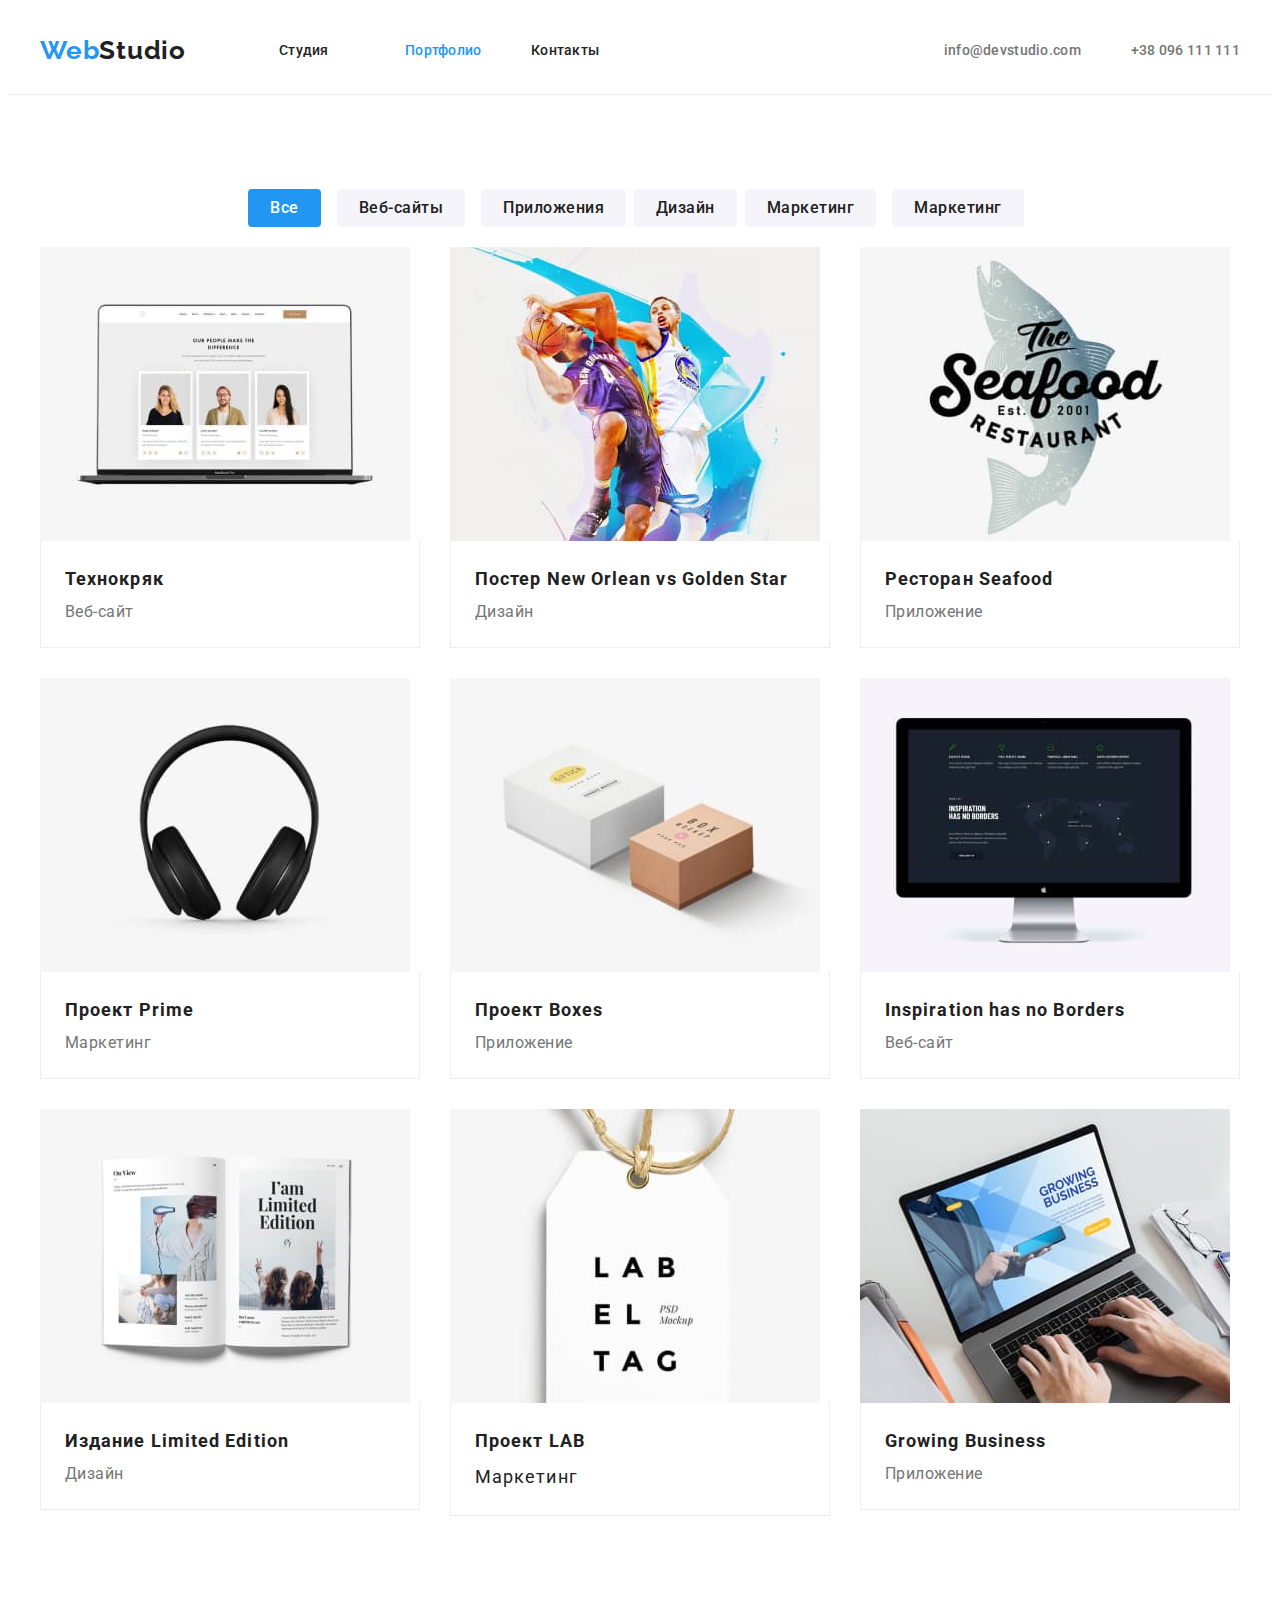
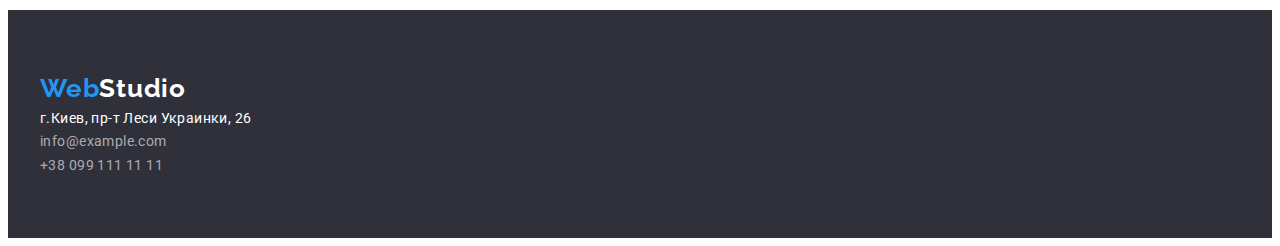
==== commit df35b8a8: "ADDD" ====
--- a/portfolio.html
+++ b/portfolio.html
@@ -243,10 +243,10 @@
     
     <footer class="footer">
         <div class="container">
-            <div class="footer-logo">
+            
 
         <a class="logo" href="./index.html" lang="en">Web<span class="footer-logo-accent">Studio</span></a>
-        </div>
+        
         
         <address class="footer-addres">
             
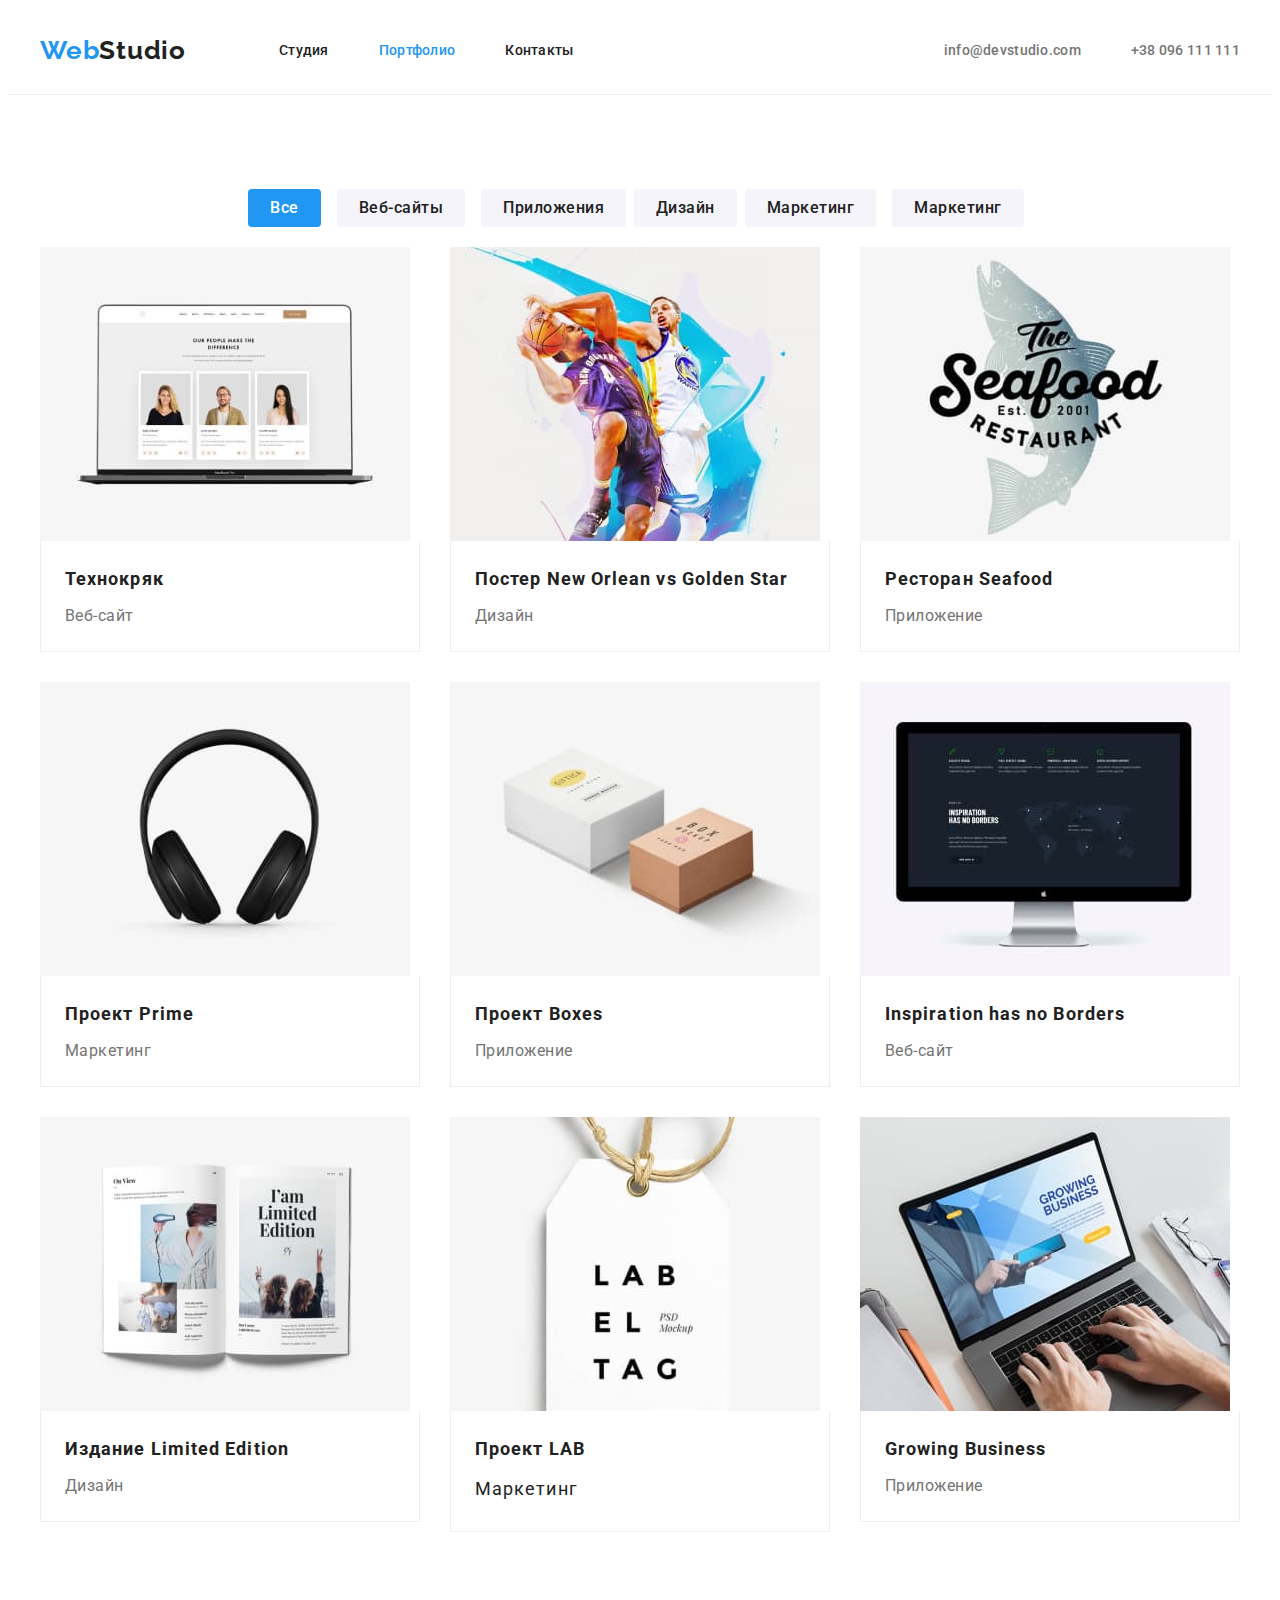
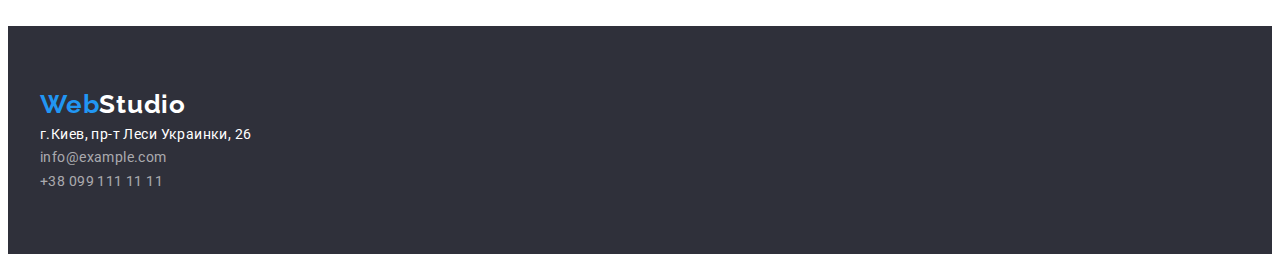
==== commit f7ef9b8d: "add" ====
--- a/portfolio.html
+++ b/portfolio.html
@@ -100,24 +100,24 @@
 
           <ul class="gallery-list">
               <li class="item">
-                  <article class="card">
+                  <a class="card">
                     <div class="card-tumb">
-                <a><img src="./img/photo-1.jpg" alt="Ноутбук"
+                <img src="./img/photo-1.jpg" alt="Ноутбук"
                      width="370" height="294"/>
                     </div> 
 
                     <div class="card-content">
                      <h2 class="image-title">Технокряк</h2>
-                     <p class="image-text">Веб-сайт</p></a>
+                     <p class="image-text">Веб-сайт</p>
                         </div>
                     
-                </article>
-              </li>
-
-              <li class="item">
-                  <article class="card">
-                      <div class="card-tumb">
-                  <a> <img src="./img/photo-2.jpg" alt="Баскетбол" 
+                </a>
+              </li>
+
+              <li class="item">
+                  <a class="card">
+                      <div class="card-tumb">
+                   <img src="./img/photo-2.jpg" alt="Баскетбол" 
                     width="370" height="294"/>
                     </div>
 
@@ -125,41 +125,41 @@
                     <h2 class="image-title">
                         Постер New Orlean vs Golden Star
                     </h2>
-                    <p class="image-text">Дизайн</p></a>
-                    </div>
-                    </article>
-
-                </li>
-              <li class="item">
-                  <article class="card">
+                    <p class="image-text">Дизайн</p>
+                    </div>
+                    </a>
+
+                </li>
+              <li class="item">
+                  <a class="card">
                 <div class="card-tumb">
-                  <a> <img src="./img/photo-3.jpg" alt="Рыбный ресторан" 
+                   <img src="./img/photo-3.jpg" alt="Рыбный ресторан" 
                     width="370" height="294"/>
                     </div>
                     
                     <div class="card-content">
 
                     <h2 class="image-title">Ресторан Seafood</h2>
-                    <p class="image-text">Приложение</p></a>
-                </div>
-                </article>
-              </li>
-              <li class="item">
-                  <article class="card">
-                      <div class="card-tumb">
-                  <a> <img src="./img/photo-4.jpg" alt="Наушники" 
+                    <p class="image-text">Приложение</p>
+                </div>
+                </a>
+              </li>
+              <li class="item">
+                  <a class="card">
+                      <div class="card-tumb">
+                   <img src="./img/photo-4.jpg" alt="Наушники" 
                     width="370" height="294"/>
                   </div>
                     <div class="card-content">
                   <h2 class="image-title">Проект Prime</h2>
-                    <p class="image-text">Маркетинг</p></a>
-                    </div>
-                </article>
-              </li>
-              <li class="item">
-                  <article class="card">
-                      <div class="card-tumb">
-                  <a><img src="./img/photo-5.jpg" alt="Коробки"
+                    <p class="image-text">Маркетинг</p>
+                    </div>
+                </a>
+              </li>
+              <li class="item">
+                  <a class="card">
+                      <div class="card-tumb">
+                  <img src="./img/photo-5.jpg" alt="Коробки"
                      width="370" height="294"/>
                   </div>
 
@@ -167,36 +167,36 @@
                      
                     <h2 class="image-title">Проект Boxes</h2>
                     <p class="image-text">Приложение</p>
-                    </a>
-                
-                </div>
-                
-                </article>
+                    
+                
+                </div>
+                
+                </a>
 
                     
              </li>
 
               
               <li class="item">
-                  <article class="card">
+                  <a class="card">
                       <div class="card-tumb">
                   <a><img src="./img/photo-6.jpg" alt="Экран компьютера"
                      width="370" height="294"/>
                   </div>
                   <div class="card-content">
                     <h2 class="image-title">Inspiration has no Borders</h2>
-                <p class="image-text">Веб-сайт</p></a>
+                <p class="image-text">Веб-сайт</p>
               
                    </div>
-            </article>
+            </a>
             
             
             </li>
               <li class="item">
-                  <aricle class="card">
-                      <div class="card-tumb">
-
-                  <a>
+                  <a class="card">
+                      <div class="card-tumb">
+
+                  
                       <img src="./img/photo-7.jpg" alt="Журнал"
                        width="370" height="294"/>
                     </div>
@@ -204,32 +204,34 @@
                        <h2 class="image-title">Издание Limited Edition</h2>
                        <p class="image-text">Дизайн</p>
                        </div>
-                    </aricle> 
+                    
                   </a>
 
               </li>
               <li class="item">
-                  <article class="card">
-                      <div class="card-tumb">
-                  <a><img src="./img/photo-8.jpg" alt="Бирка" width="370" height="294"/>
+                  <a class="card">
+                      <div class="card-tumb">
+                  <img src="./img/photo-8.jpg" alt="Бирка" width="370" height="294"/>
                   </div>
                   <div class="card-content">
                 <h2 class="image-title">Проект LAB</h2>
-                <p class="image-title">Маркетинг</p></a>
-                </div>
-                </article>
+                <p class="image-title">Маркетинг</p>
+                </div>
+                </a>
+            
+                
             </li>
                 <li class="item">
-                    <article class="card">
+                    <a class="card">
                     <div class="card-tumb">
-                    <a><img src="./img/photo-9.jpg" alt="Веб-сайт на экране ноутбука" width="370" height="294"/>
+                    <img src="./img/photo-9.jpg" alt="Веб-сайт на экране ноутбука" width="370" height="294"/>
                     </div>
                     <div class="card-content">
                     <h2 class="image-title">Growing Business</h2>
-                <p class="image-text">Приложение</p></a>
-                
-                </div>
-                </article>
+                <p class="image-text">Приложение</p>
+                
+                </div>
+                </a>
             </li>
 
             </ul>
@@ -245,7 +247,7 @@
         <div class="container">
             
 
-        <a class="logo" href="./index.html" lang="en">Web<span class="footer-logo-accent">Studio</span></a>
+        <a class="footer-logo" href="./index.html" lang="en">Web<span class="footer-logo-accent">Studio</span></a>
         
         
         <address class="footer-addres">
--- a/css/index.css
+++ b/css/index.css
@@ -83,6 +83,11 @@
 }
 
 
+.logo-accent{
+    color: var(--title-text-color);
+    }
+
+
 .header {
     border-bottom: 1px solid #ececec;
 }
@@ -99,13 +104,8 @@
 
         
     
-        .logo-accent{
-    color: var(--title-text-color);
-    }
-    .footer-logo-accent{
-        color: var(--first-contrast-text-color);
-    }
-
+        
+   
 
         
 
@@ -199,21 +199,7 @@
     }
 
   
-.link{
-    text-align: left;
-    width: 76px;
-    height: 16px;
-    left: 552px;
-    top: 32px;
-    font-family: 'Roboto';
-    font-style: normal;
-    font-weight: 500;
-    font-size: 14px;
-    line-height: 16px;
-    letter-spacing: 0.02em;
-    color: #212121;      
-           
-    }
+
     
 
 
@@ -366,6 +352,8 @@
 
 .features-list .item {
 margin-right: 30px;
+width: 270px;
+/*min-height: 75px;*/
 }
 
 .features-list .item:last-child {
@@ -386,16 +374,15 @@
     line-height: 1.14;
     text-transform: uppercase;
     color: var(--title-text-color);
-    margin-right: 50px;
-    padding-top: 32px;
-    padding-bottom: 32px;
+    
+    margin-top: 94px;
+    margin-bottom: 32px;
 }
 
 .features-text {
     line-height: 1.71;
     color: var(--text-color);
-    max-width: 270px;
-     min-height: 75px;
+   
 }
 
 .features-section {
@@ -499,6 +486,8 @@
     margin-bottom: 20px;
 }
 
+
+
 .footer-address-link{
     font-style: normal;
     font-size: 14px;
@@ -526,6 +515,32 @@
         letter-spacing: 0.03em;
 }
 
+.footer-address-contact {
+    margin-top: 9px;
+}
+
+
+ .footer-logo{
+    font-size: 26px;
+        font-weight: 700;
+        font-family: 'Raleway', sans-serif;
+        line-height: 1.42;
+        letter-spacing: 0.03em;
+        color: var(--accent-color);
+        
+        
+            
+
+}
+
+
+
+ .footer-logo-accent {
+     color: var(--first-contrast-text-color);
+     
+    }
+
+ 
 /*-----------------------галерея---------------------------*/
 .gallery-list {
     display: flex;
@@ -539,10 +554,10 @@
 
 .gallery-list>.item {
     flex-basis: calc(100% / 3 - 30px);
-    margin-left: 30px;
-    margin-bottom: 30px;
-    overflow: hidden;
+    margin-left: +30px;
+    margin-bottom: +30px;
     background-color: var(--primary-bg);
+    
     
 }
 
@@ -557,6 +572,7 @@
  font-size: 18px;
  line-height: 36px;
  letter-spacing: 0.06em;
+ margin-bottom: 4px;
  color: var(--title-text-color);               
             
 }
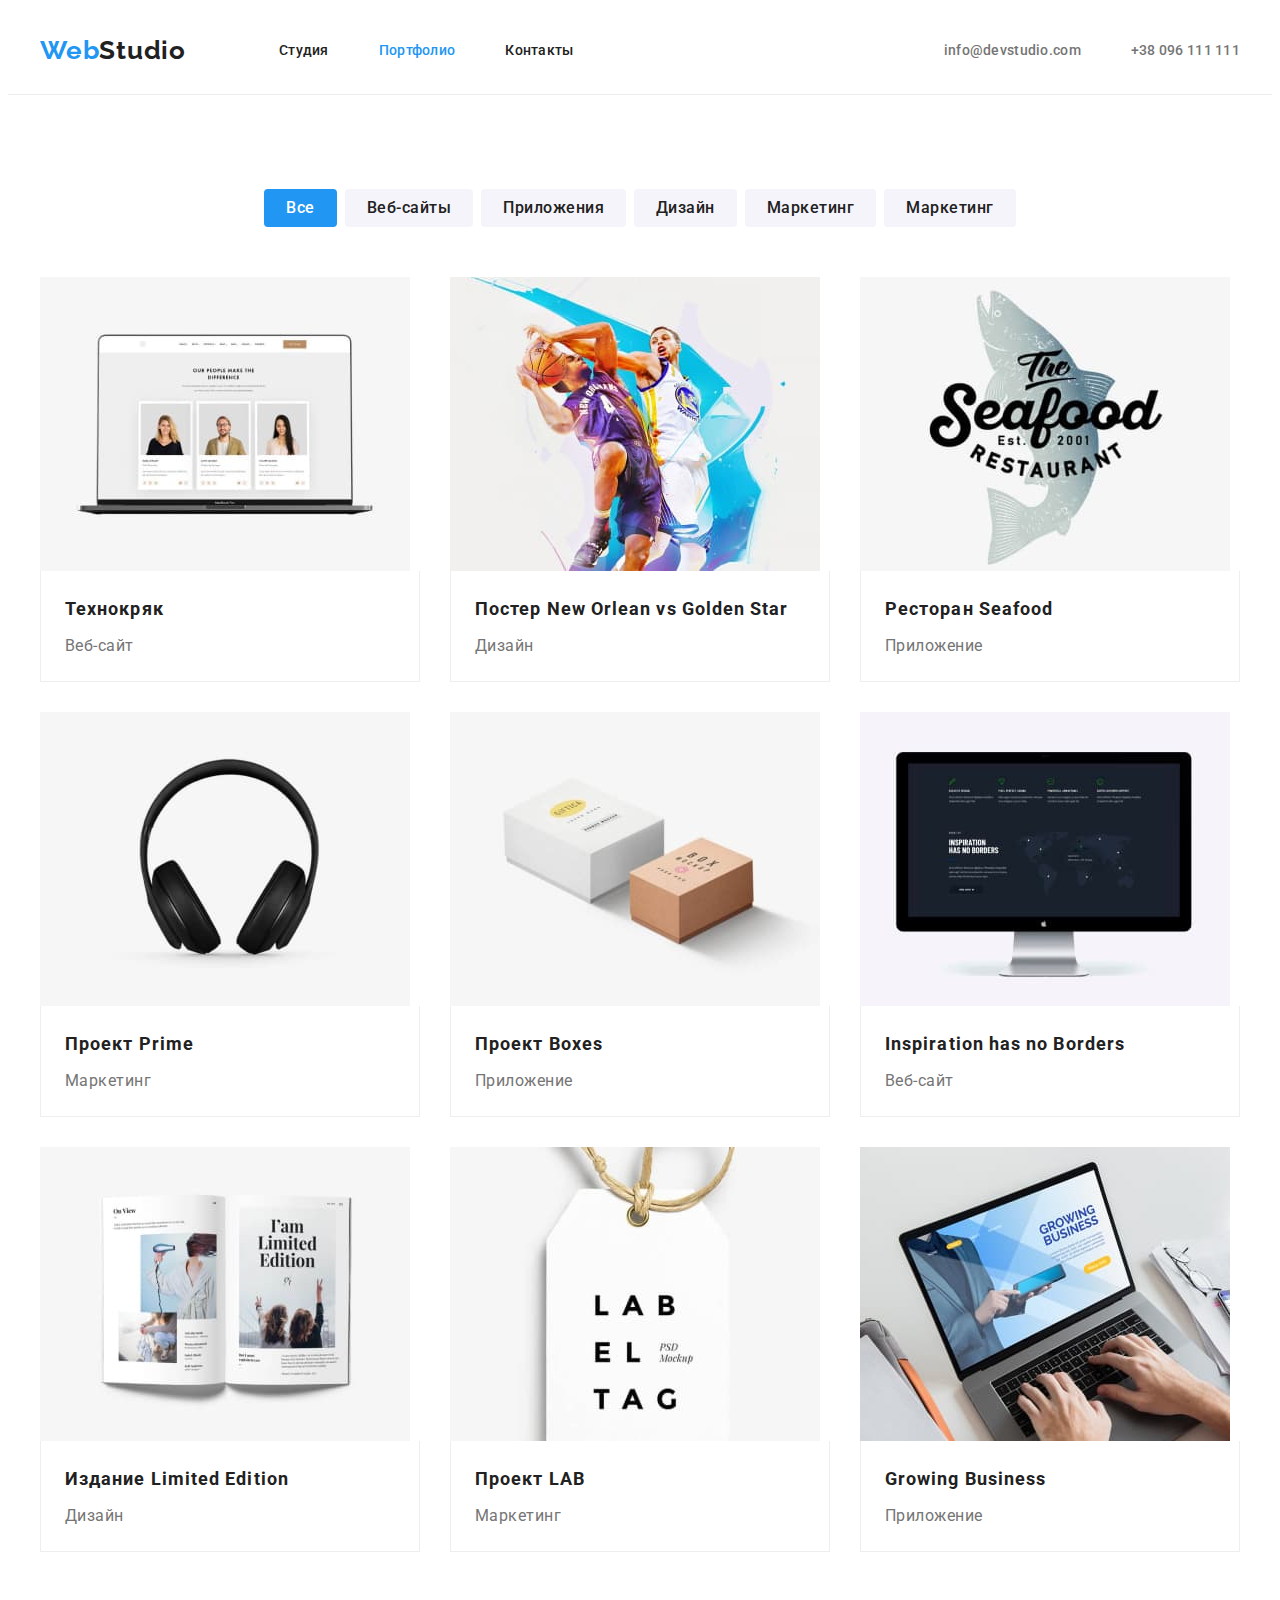
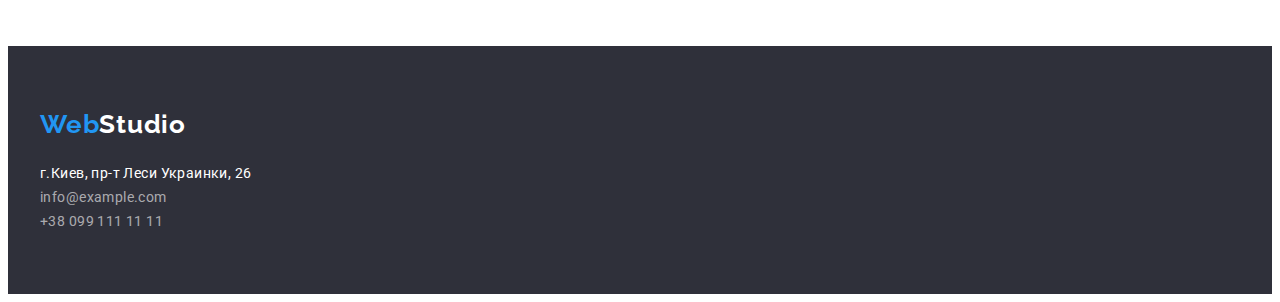
==== commit 4097bca4: "add" ====
--- a/portfolio.html
+++ b/portfolio.html
@@ -77,7 +77,7 @@
                     Приложения
                   </button>
               </li>
-              <li>
+              <li class="btn">
                   <button type="button" class="button secondary">
                       Дизайн 
                   </button>
@@ -215,7 +215,7 @@
                   </div>
                   <div class="card-content">
                 <h2 class="image-title">Проект LAB</h2>
-                <p class="image-title">Маркетинг</p>
+                <p class="image-text">Маркетинг</p>
                 </div>
                 </a>
             
--- a/css/index.css
+++ b/css/index.css
@@ -323,7 +323,7 @@
         cursor: pointer;
         border: transparent;
         border-radius: 4px;
-        margin-right: 8px;
+        
 
     }
 
@@ -365,7 +365,7 @@
 .features {
     font-size: 14px;
     letter-spacing: 0.03em;
-    
+    padding-top: 94px;
 }
 
 .features-title {
@@ -374,14 +374,15 @@
     line-height: 1.14;
     text-transform: uppercase;
     color: var(--title-text-color);
-    
-    margin-top: 94px;
-    margin-bottom: 32px;
+   margin-bottom: 12px; 
+    
+    
 }
 
 .features-text {
     line-height: 1.71;
     color: var(--text-color);
+    margin-bottom: 12px;
    
 }
 
@@ -492,7 +493,8 @@
     font-style: normal;
     font-size: 14px;
     line-height: 1.71;
-    letter-spacing: 0.03em;    
+    letter-spacing: 0.03em;
+    margin-bottom: 9px;    
 }
 
 
@@ -513,11 +515,11 @@
         font-size: 14px;
         line-height: 1.71;
         letter-spacing: 0.03em;
-}
-
-.footer-address-contact {
-    margin-top: 9px;
-}
+        margin-top: 9px;
+
+    }
+
+
 
 
  .footer-logo{
@@ -527,11 +529,17 @@
         line-height: 1.42;
         letter-spacing: 0.03em;
         color: var(--accent-color);
+        display: block;
+        margin-bottom: 20px;
         
         
             
 
 }
+
+ 
+ .footer-addres {
+     margin-top: 9px;}
 
 
 
@@ -555,7 +563,7 @@
 .gallery-list>.item {
     flex-basis: calc(100% / 3 - 30px);
     margin-left: +30px;
-    margin-bottom: +30px;
+    margin-top: +30px;
     background-color: var(--primary-bg);
     
     
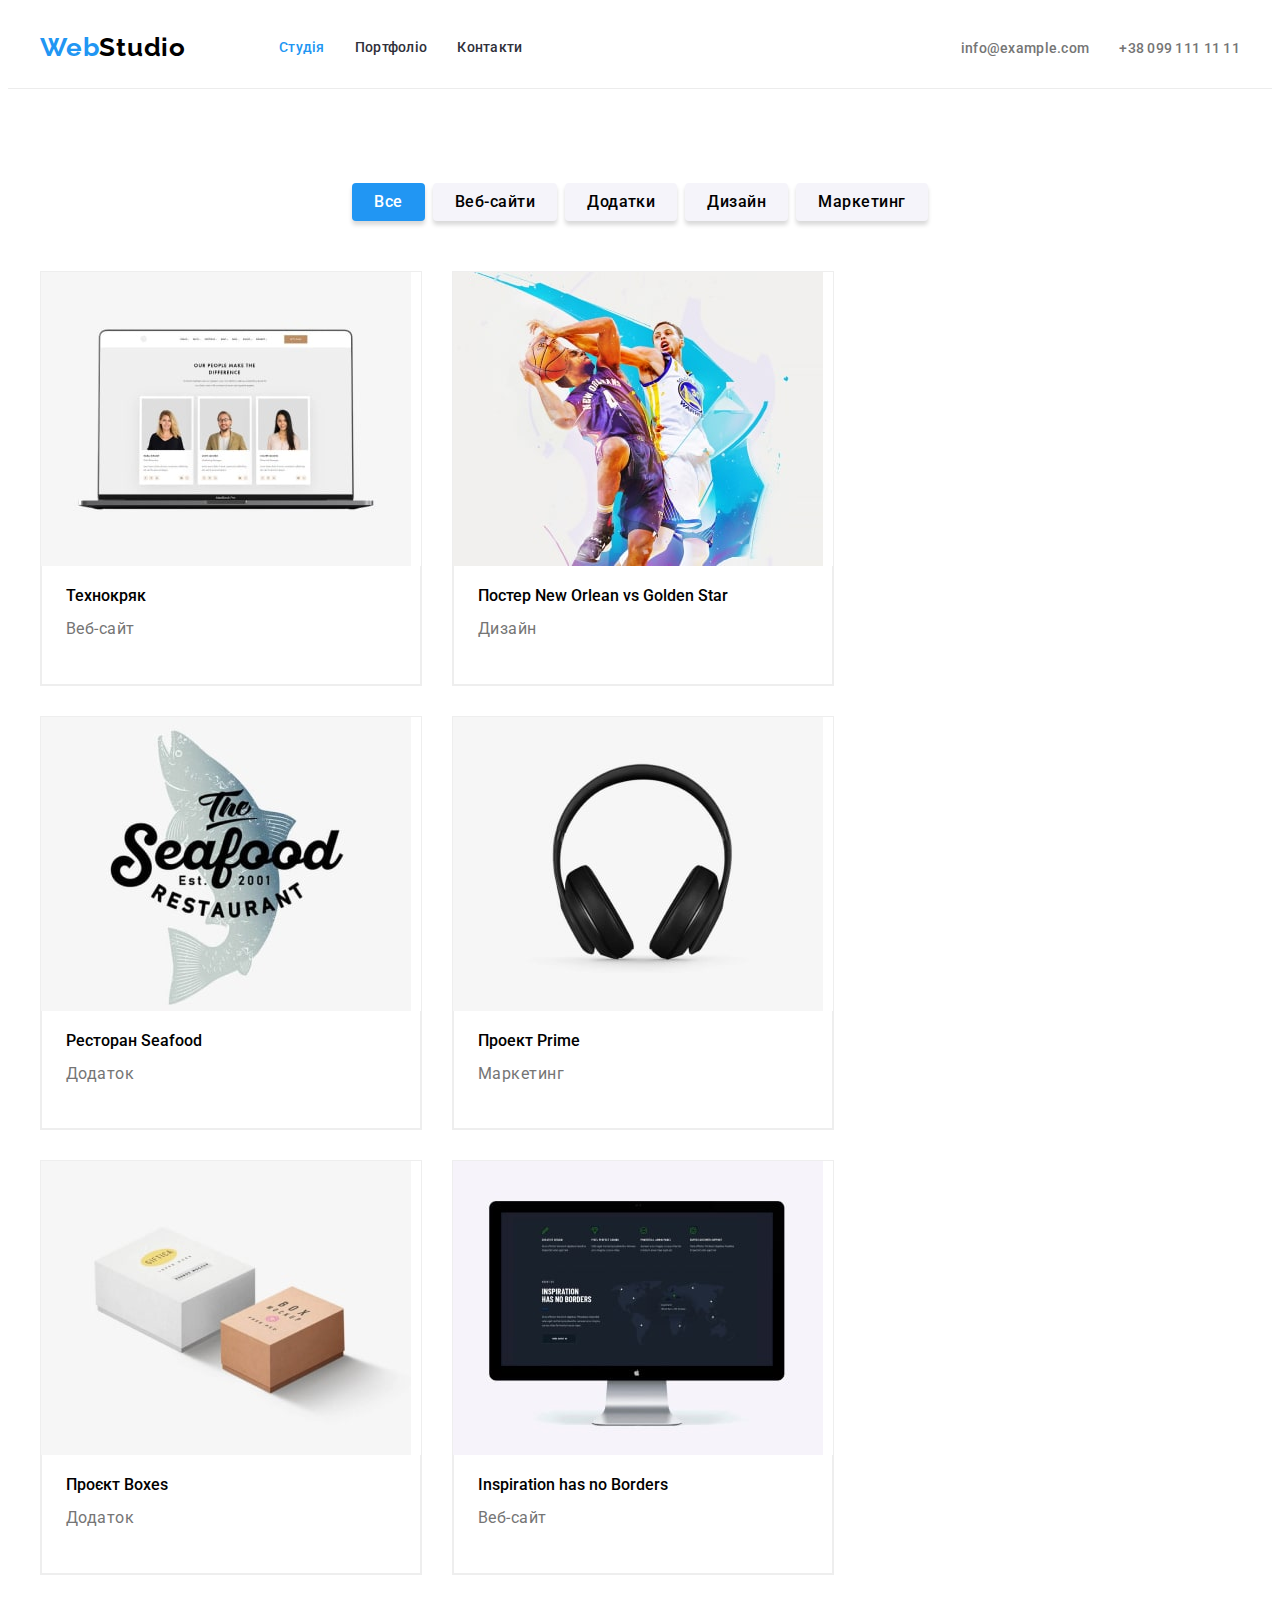
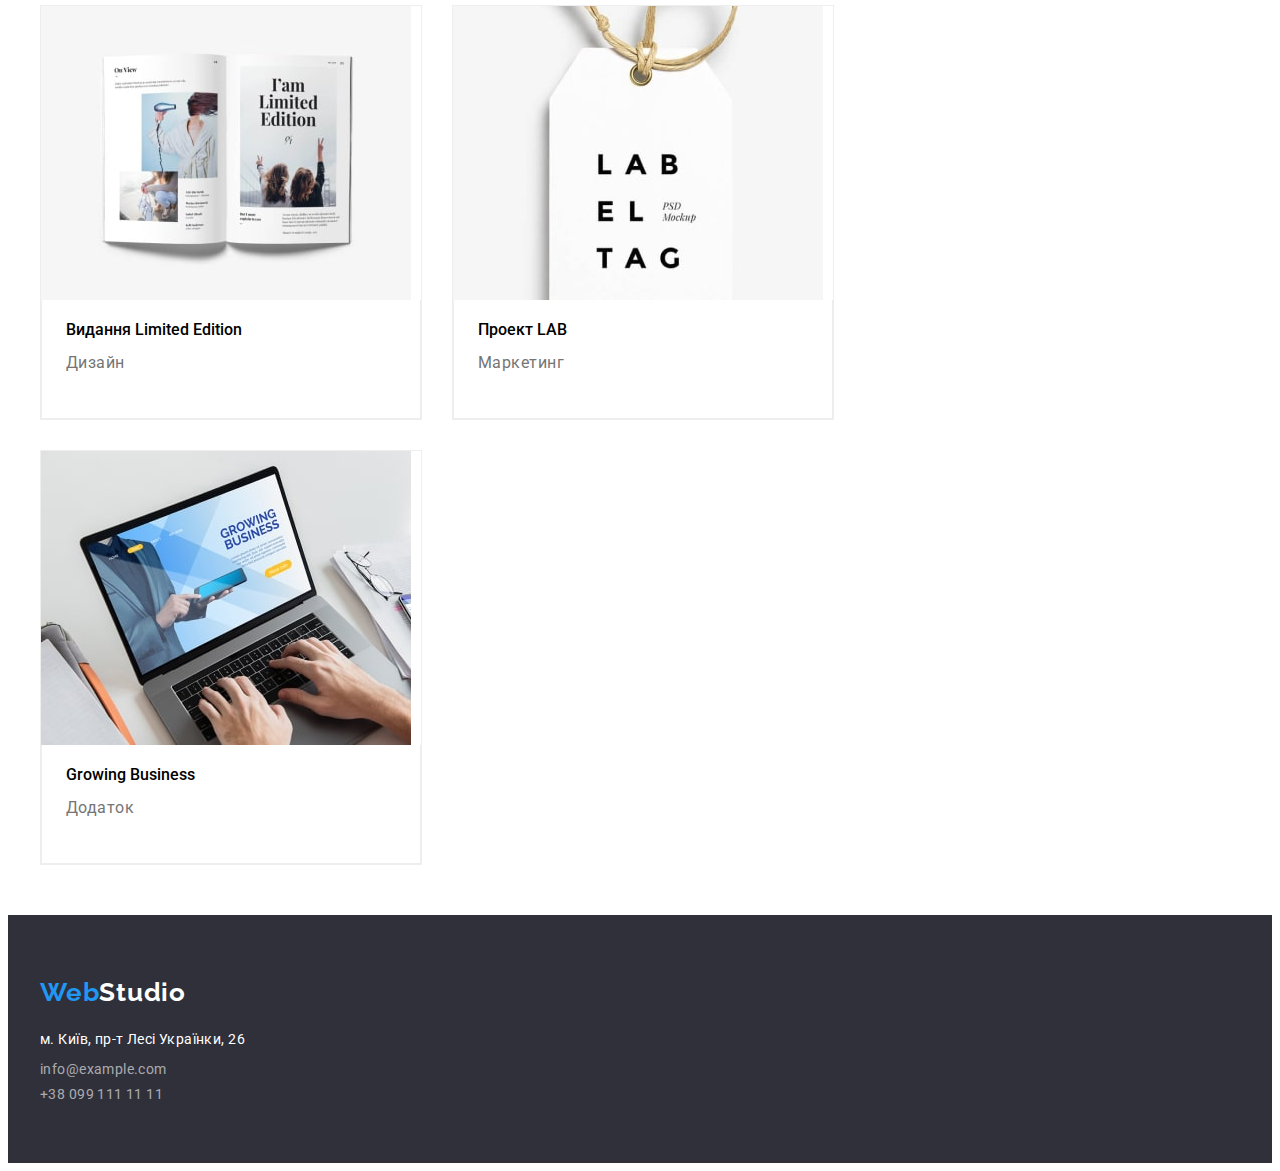
==== commit f8387dbe: "add" ====
--- a/portfolio.html
+++ b/portfolio.html
@@ -5,269 +5,182 @@
     <meta http-equiv="X-UA-Compatible" content="IE=edge">
     <meta name="viewport" content="width=device-width, initial-scale=1.0">
     <title>Portfolio</title>
-    <link rel="preconnect" href="https://fonts.googleapis.com">
-    <link rel="preconnect" href="https://fonts.gstatic.com" crossorigin>
-    <link href="https://fonts.googleapis.com/css2?family=Raleway:wght@700&family=Roboto:wght@400;500;700;900&display=swap"
-        rel="stylesheet">
-        <link rel="stylesheet" href="https://cdnjs.cloudflare.com/ajax/libs/modern-normalize/1.1.0/modern-normalize.min.css"
-            integrity="sha512-wpPYUAdjBVSE4KJnH1VR1HeZfpl1ub8YT/NKx4PuQ5NmX2tKuGu6U/JRp5y+Y8XG2tV+wKQpNHVUX03MfMFn9Q=="
-            crossorigin="anonymous" referrerpolicy="no-referrer" />
-            <link rel="stylesheet" href="./css/index.css" />
-    
+    <link rel="preconnect" href="https://fonts.googleapis.com"/>
+    <link rel="preconnect" href="https://fonts.gstatic.com" crossorigin/>
+    <link href="https://fonts.googleapis.com/css2?family=Raleway:wght@700&family=Roboto:wght@400;500;700;900&display=swap" rel="stylesheet">
+    <link
+    rel="stylesheet"
+    href="https://cdnjs.cloudflare.com/ajax/libs/modern-normalize/1.1.0/modern-normalize.min.css"
+    integrity="sha512-wpPYUAdjBVSE4KJnH1VR1HeZfpl1ub8YT/NKx4PuQ5NmX2tKuGu6U/JRp5y+Y8XG2tV+wKQpNHVUX03MfMFn9Q=="
+    crossorigin="anonymous"
+    referrerpolicy="no-referrer"
+  />
+    <link rel="stylesheet" href="./css/index.css" />
 </head>
 <body>
-    
-    <!--header-->
-    <header class="header">
-        <div class="container main-line">
-            
-                <a class="logo" href="./index.html" lang="en">Web<span class="logo-accent">Studio</span></a>
-                <nav class="site-nav">
-                <ul class="site-nav list">
-                    <li class="item">
-                        <a href="./index.html" class="link">Студия</a>
-                    </li>
-                    <li class="item">
-                        <a href="./portfolio.html" class="link current">Портфолио</a>
-                    </li>
-                    <li class="item"><a href="/" class="link">Контакты</a></li>
+    <main> 
 
-                    
+        <!--======================header======================================-->
+        <header class="header-page">
+        
+            <div class="container main">
+           <a class="header-logo" href="index.html">Web<span class="logo-accent">Studio</span></a>
+           
+           <nav class="nav-container ">
+           <ul class="site-nav list">
+           <li class="item">
+               <a href="index.html" class= "current link">Студія</a>
+           </li>
+           <li class="item">
+               <a href="portfolio.html" class=" link">Портфоліо</a>
+           </li>
+           <li class="item">
+               <a href="index.html" class=" link">Контакти</a>
+           </li>
+        
 
-                </ul>
-
-            </nav> 
-            <!--contacts-->
-                      
-            <ul class="header-contact">
-                <li class="item">
-                    <a href="mailto:info@devstudio.com"
-                    class="header-contact-link">info@devstudio.com</a>
+   </ul>
+   </nav>
+   <ul class="header-contact">
+           <li class="item"><a href="mailto:info@example.com" class="link">info@example.com</a></li>
+           <li class="item"><a href="tel:+380991111111" class="link">+38 099 111 11 11</a></li>
+       </ul>
+   
+   
+</div>
+   
+   
 
 
+</header>
+ 
+
+<main class="main galary">
+ <div class="container">
+        <section class="portfolio">
+   
+            <h1 class="visually-hidden">Портфоліо</h1>
+        <ul class="button-list">
+            <li class="btn"><button type="button" class="button secondary current">Все</button></li>
+            <li class="btn"><button type="button" class="button secondary">Веб-сайти</button></li>
+            <li class="btn"><button type="button" class="button secondary">Додатки</button></li>
+            <li class="btn"><button type="button" class="button secondary">Дизайн</button></li>
+            <li class="btn"><button type="button" class="button secondary">Маркетинг</button></li>
+        </ul>
+    
+        </section>
+
+        <section>
+            
+           
+               <ul class="gallery list">
+                <li class="photo">
+                   
+                    <a> <img src="./images/portfolio1.jpg" width="370" height="294">
+                        <div class="content">
+                        <h3 class="poster-title">Технокряк</h3>
+                            <p class="poster-text">Веб-сайт</p></a>
+                        </div>
+                    
                 </li>
-                <li class="item">
-                    <a href="tel:+38096111111" class="header-contact-link">+38 096 111 111</a>
+                <li class="photo">
+                    
+                    <a><img src="./images/portfolio2.jpg" width="370" height="294">
+                       <div class="content"> 
+                        <h3 class="poster-title">Постер New Orlean vs Golden Star</h3>
+                            <p class="poster-text">Дизайн</p></a>
+                        </div>
+                    
                 </li>
-            </ul>
+                <li class="photo">
+                    
+                    <a><img src="./images/portfolio3.jpg" width="370" height="294">
+                     <div class="content">   
+                        <h3 class="poster-title">Ресторан Seafood</h3>
+                            <p class="poster-text">Додаток</p></a>
+                        </div>
+                    
+                </li>
+                <li class="photo">
+                    <a><img src="./images/portfolio4.jpg" width="370" height="294">
+                        <div class="content"> 
+                        <h3 class="poster-title">Проект Prime</h3>
+                            <p class="poster-text">Маркетинг</p>
+                        
+                    </a></div>
+                </li>
+                <li class="photo">
+                    <a><img src="./images/portfolio5.jpg" width="370" height="294">
+                        <div class="content"> 
+                        <h3 class="poster-title">Проєкт Boxes</h3>
+                            <p class="poster-text">Додаток</p>
+                        
+                    </a></div>
+                </li>
+                <li class="photo">
+                    <a><img src="./images/portfolio6.jpg" width="370" height="294">
+                        <div class="content"> 
+                        <h3 class="poster-title">Inspiration has no Borders</h3>
+                            <p class="poster-text">Веб-сайт</p>
+                        
+                    </a></div>
+                </li>
+                <li class="photo">
+                    <a><img src="./images/portfolio7.jpg" width="370" height="294">
+                        <div class="content"> 
+                        <h3 class="poster-title">Видання Limited Edition</h3>
+                            <p class="poster-text">Дизайн</p>
+                        
+                    </a></div>
+                </li>
+                <li class="photo">
+                    <a><img src="./images/portfolio8.jpg" width="370" height="294">
+                        <div class="content"> 
+                        <h3 class="poster-title">Проект LAB</h3>
+                            <p class="poster-text">Маркетинг</p>
+                        
+                    </a></div>
+                </li>
+                <li class="photo">
+                    <a><img src="./images/portfolio9.jpg" width="370" height="294">
+                        <div class="content"> 
+                        <h3 class="poster-title">Growing Business</h3>
+                            <p class="poster-text">Додаток</p>
+                        
+                    </a></div>
+                </li>
+               </ul>
+           </div>
+        </div>
+    
+        </section>
+    </main>
+
+    <footer class="footer">
+        <div class="container">
+       
+            <a class="footer-logo" href="index.html">Web<span class="footer-logo-accent">Studio</span></a>
+             <address class="footer-address">
+                <ul>
+                <li><a href="https://goo.gl/maps/PpddBH2XxNR83ZDW7" target="_blank" rel="noopener noreferrer nofollow" class="footer-address-link">м. Київ, пр-т Лесі Українки, 26</a></li>
+    
+                
+                    <li><a href="mailto:info@example.com" class="footer-address-contact">info@example.com</a></li>
+                    <li><a href="tel:+380991111111" class="footer-address-contact">+38 099 111 11 11</a></li>
+                </ul>
+             </address>
+            
+        </div> 
+    </footer>
 
 
-        </div>
 
-    </header>
 
-    <!--buttons-->
-    <main>
-      <section class="portfolio section">
-     <div class="container">  
-        <h1 class="visually-hidden">Портфолио</h1>
-          <ul class="button-list">
-              <li class="btn">
-                  <button type="button" class="button secondary current">
-                      Все
-                  </button>
-              </li> 
-              <li class="btn">
-                  <button type="button" class="button secondary">
-                      Веб-сайты
-                  </button>
-              </li>
-              <li class="btn">
-                  <button type="button" class="button secondary">
-                    Приложения
-                  </button>
-              </li>
-              <li class="btn">
-                  <button type="button" class="button secondary">
-                      Дизайн 
-                  </button>
-              </li>
-              <li class="btn">
-                  <button type="button" class="button secondary">
-                      Маркетинг
 
-                  </button>
-
-              </li>
-              <li class="btn">
-                  <button type="button" class="button secondary">
-                        Маркетинг
-                    </button>
-              </li>
-          </ul>
-
-          <!--pictures-->
-
-          <ul class="gallery-list">
-              <li class="item">
-                  <a class="card">
-                    <div class="card-tumb">
-                <img src="./img/photo-1.jpg" alt="Ноутбук"
-                     width="370" height="294"/>
-                    </div> 
-
-                    <div class="card-content">
-                     <h2 class="image-title">Технокряк</h2>
-                     <p class="image-text">Веб-сайт</p>
-                        </div>
-                    
-                </a>
-              </li>
-
-              <li class="item">
-                  <a class="card">
-                      <div class="card-tumb">
-                   <img src="./img/photo-2.jpg" alt="Баскетбол" 
-                    width="370" height="294"/>
-                    </div>
-
-                    <div class="card-content">
-                    <h2 class="image-title">
-                        Постер New Orlean vs Golden Star
-                    </h2>
-                    <p class="image-text">Дизайн</p>
-                    </div>
-                    </a>
-
-                </li>
-              <li class="item">
-                  <a class="card">
-                <div class="card-tumb">
-                   <img src="./img/photo-3.jpg" alt="Рыбный ресторан" 
-                    width="370" height="294"/>
-                    </div>
-                    
-                    <div class="card-content">
-
-                    <h2 class="image-title">Ресторан Seafood</h2>
-                    <p class="image-text">Приложение</p>
-                </div>
-                </a>
-              </li>
-              <li class="item">
-                  <a class="card">
-                      <div class="card-tumb">
-                   <img src="./img/photo-4.jpg" alt="Наушники" 
-                    width="370" height="294"/>
-                  </div>
-                    <div class="card-content">
-                  <h2 class="image-title">Проект Prime</h2>
-                    <p class="image-text">Маркетинг</p>
-                    </div>
-                </a>
-              </li>
-              <li class="item">
-                  <a class="card">
-                      <div class="card-tumb">
-                  <img src="./img/photo-5.jpg" alt="Коробки"
-                     width="370" height="294"/>
-                  </div>
-
-                  <div class="card-content">
-                     
-                    <h2 class="image-title">Проект Boxes</h2>
-                    <p class="image-text">Приложение</p>
-                    
-                
-                </div>
-                
-                </a>
-
-                    
-             </li>
-
-              
-              <li class="item">
-                  <a class="card">
-                      <div class="card-tumb">
-                  <a><img src="./img/photo-6.jpg" alt="Экран компьютера"
-                     width="370" height="294"/>
-                  </div>
-                  <div class="card-content">
-                    <h2 class="image-title">Inspiration has no Borders</h2>
-                <p class="image-text">Веб-сайт</p>
-              
-                   </div>
-            </a>
-            
-            
-            </li>
-              <li class="item">
-                  <a class="card">
-                      <div class="card-tumb">
-
-                  
-                      <img src="./img/photo-7.jpg" alt="Журнал"
-                       width="370" height="294"/>
-                    </div>
-                       <div class="card-content">
-                       <h2 class="image-title">Издание Limited Edition</h2>
-                       <p class="image-text">Дизайн</p>
-                       </div>
-                    
-                  </a>
-
-              </li>
-              <li class="item">
-                  <a class="card">
-                      <div class="card-tumb">
-                  <img src="./img/photo-8.jpg" alt="Бирка" width="370" height="294"/>
-                  </div>
-                  <div class="card-content">
-                <h2 class="image-title">Проект LAB</h2>
-                <p class="image-text">Маркетинг</p>
-                </div>
-                </a>
-            
-                
-            </li>
-                <li class="item">
-                    <a class="card">
-                    <div class="card-tumb">
-                    <img src="./img/photo-9.jpg" alt="Веб-сайт на экране ноутбука" width="370" height="294"/>
-                    </div>
-                    <div class="card-content">
-                    <h2 class="image-title">Growing Business</h2>
-                <p class="image-text">Приложение</p>
-                
-                </div>
-                </a>
-            </li>
-
-            </ul>
-          </div>
-        </section>     
-      </main>
-
-      <!--footer----------->
-
- 
     
-    <footer class="footer">
-        <div class="container">
-            
-
-        <a class="footer-logo" href="./index.html" lang="en">Web<span class="footer-logo-accent">Studio</span></a>
-        
-        
-        <address class="footer-addres">
-            
-            
-            <ul>
-                <li>
-                    <a href="https://goo.gl/maps/edewpoqACezQndHs5" target="_blank" 
-                    rel="noopener noreferrer" class="footer-address-link">г.Киев, пр-т Леси Украинки, 26</a>
-                </li>
-                <li>
-                    <a href="mailto:info@example.com" class="footer-address-contact">info@example.com</a>
-                </li>
-                <li>
-                    <a href="tel+380991111111" class="footer-address-contact">+38 099 111 11 11 </a>
-                </li>
-            </ul>
-        </address>
-
-    </footer>
+    </ul>
+    </nav>
+</header>
+    
 </body>
-</html>
-    +</html>--- a/css/index.css
+++ b/css/index.css
@@ -1,495 +1,578 @@
-    
-  :root {
-    --section-bg-color: #e5e5e5;
-    --accent-color: rgba(33, 150, 243, 1);
-    --first-contrast-text-color: rgba(255, 255, 255, 1);
-    --second-contact-text-color: rgba(255, 255, 255, 0.6);
-    --text-color: rgba(117, 117, 117, 1);
-    --primary-bg: rgba(255, 255, 255, 1);
-    --dark-bg-color: rgba(47, 48, 58, 1);
-    --title-text-color: rgba(33, 33, 33, 1);
-    }  
-    
-    
-        p,
-        h1,
-        h2,
-        h3,
-        h4 
-        p {
-            margin: 0;
-        }
-
-
-       img {
-         display: block;
-         max-width: 100%;
-         height: auto;
-                }         
-
-
-   ul,ol {
-       margin: 0;
-       padding: 0;
-   }
-    
-    
-    
-    /*------------body----------------*/
-    
-    body {
-    font-family: "Roboto",sans-serif;
-    color: var(--text-color);
-    background-color: var(--primary-bg-color);
-    
-     
-}
-
-.container {
+:root{
+    --primary-text-color: #FFFFFF;
+    --primary-bg-color: #F5F4FA;
+    --dark-bg-color: #2F303A;
+    --title-text-color:#000000;
+    --accent-color:#2196F3;
+    --first-contrast-text-color: #757575; 
+    --second-contact-text-color:
+    --text-color: 
+    }
+
+
+    p,
+    h1,
+    h2,
+    h3,
+    h4,
+    h5,
+    h6 {
+        margin: 0;
+    }
+
+    ul,ol{
+        margin:0;
+        padding-left: 0;
+    }
+
+body {
+    font-family: 'Roboto', sans-serif;
+   
+}
+
+
+
+
+
+.link-current,.link {
+    text-decoration: none;
+    list-style-type:none;
+    }
+    a {
+        text-decoration:none;
+    }
+    ul {
+        list-style: none;
+    }
+
+    .visually-hidden {
+        position: absolute;
+        white-space: nowrap;
+        width: 1px;
+        height: 1px;
+        overflow: hidden;
+        border: 0;
+        padding: 0;
+        clip: rect(0 0 0 0);
+        clip-path: inset(50%);
+        margin: -1px;
+      }
+
+      img {
+        display: block;
+      }
+
+
+      
+/*==========================================HEADER=================================================*/
+
+.container{
+    padding-left: 15px;
+    padding-right: 15px;
+   
+   /*outline: 2px solid tomato;*/
+   
     width: 1200px;
     margin: 0 auto;
-    padding-left: 15px;
-    padding-right: 15px;
-}
+}
+
+.container.main {
+    display: flex;
+    align-items: center;
+    
+   
+}
+
+
+
+
+.site-nav.list{
+   
+    display: flex;
+    gap: 30px;
+}
+
+
+
+
+
+
+.header-page{
+    background-color: var(--primary-text-color);
+    border-bottom: 1px solid #ececec;
+}
+
+
+
+.header-logo{
+    font-family: 'Raleway';
+font-weight: 700;
+font-size: 26px;
+line-height: 1.19;
+letter-spacing: 0.03em;
+color: var(--accent-color); 
+margin-right: 93px;
+padding-top: 24px;
+padding-bottom: 25px;
 
  
+
+}
+
+.logo-accent{
+font-weight: 700;
+font-size: 42;
+line-height: 1.19;
+letter-spacing: 0.03em;
+color: var(--title-text-color);
+ }
+
+ .site-nav .link{
+
+        font-weight: 500;
+        font-size: 14px;
+        line-height: 1.14;
+        letter-spacing: 0.02em;
+        
+        color: var(--dark-bg-color)
+    }
+
+    .current.link{
+        font-weight: 500;
+        font-size: 14px;
+        line-height: 1.14;
+        letter-spacing: 0.02em;
+        color: var(--accent-color); 
+    }
+
+    .site-nav .link {
+        display: block;
+        padding-top: 32px;
+        padding-bottom: 32px;}
+
+    
+
+    
+    
+    .header-contact{
+        display: flex;
+    margin-left: auto;
+     gap: 30px;
+
+        }
+    
+    
+    
+    
+      
+        
+    .header-contact .link{
+        
+        
+       
+        font-weight: 500;
+        font-size: 14px;
+        line-height: 1.14;
+        letter-spacing: 0.02em;
+        color: #757575;
+        }
+       
+    
+    
+        .logo-accent:hover,
+        .logo-accent:focus{
+    color: var(--accent-color);
+        } 
+    
+    
+        .site-nav .link:hover,
+    .header-contact .link:hover,
+    .header-contact .link:hover{
+            color: var(--accent-color);
+            text-align:left;
+        }
+    
+        .site-nav .link:focus,
+    .header-contact .link:focus,
+    .header-contact .link:focus{
+        color: var(--accent-color);
+        text-align:left;
+        
+    
+    }
+    
+
+
+
+
+
+/*===============================================BUTTONS=============================================*/
+
+    .button.secondary{
+        cursor: pointer;
+        padding: 6px 22px;
+        font-family: 'Roboto';
+        font-weight: 500;
+        font-size: 16px;
+        line-height: 1.62;
+        text-align: center;
+        letter-spacing: 0.03em;
+        background-color: #F5F4FA;
+        color: var(--title-text-color);
+        border: 0;
+        border-radius: 4px;
+
+        
+box-shadow: 0px 4px 4px rgba(0, 0, 0, 0.15);
+border-radius: 4px;
+
+    }
+
+    .button{
+        
+
+        color: var(--accent-color);
+        background-color: var(--primary-text-color);
+
+        padding: 10px 32px 10px 32px;
+        
+        
+        
+    }
+
+    .button{
+        color: var(--title-text-color);
+        background-color: var(--primary-text-color);
+       
+       
+
+        
+    }
+
+    .button-list .current,
+    .button.secondary:hover,
+    .button.secondary:focus{
+        color: var(--primary-text-color);
+        background-color: var(--accent-color);
+    }
+
+
+    .button-list{
+
+        display: flex;
+     margin-bottom: 50px;
+     justify-content: center;
+ 
+      
+    }
+
+
+    .button-list .btn+.btn {
+        margin-left: 8px;
+         }
+
+
+
+
+
+
+/*==========================================HERO======================================================*/
+
+.hero {
+        
+        
+        background-color:#2F303A;
+        color: #FFFFFF;
+    }
+
+    
+
+    .hero-content{
+
+        padding-top: 200px;
+        padding-bottom: 200px;
+        text-align: center;
+    }
+
+
+    
+
+.hero-title{
+font-weight: 900;
+font-size: 44px;
+line-height: 1.36;
+margin-bottom: 30px;
+max-width: 696px;
+text-align: center;
+letter-spacing: 0.06em;
+text-transform: uppercase;
+margin-left: auto;
+margin-right: auto;
+        display: flex;
+
+color: #FFFFFF;
+
+    }
+   
+.button.primary {
+    color: var(--primary-text-color);
+    background-color: var(--accent-color);
+    font-weight: 700;
+        line-height: 1.87;
+        display: flex;
+        cursor: pointer;
+        padding: 10px 32px 10px 32px;
+        align-items: center;
+        text-align: center;
+        letter-spacing: 0.06em;
+        margin:auto;
+        font-family: inherit;
+        border-radius: 4px;
+        cursor: pointer;
+        border: transparent;
+    font-size: 16px;
+
+   }
+
+   .button.primary:hover,
+   .button.primary:focus{
+    background-color: rgba(24, 140, 232, 1);
+    color:  var(--first-contrast-text-color);
+   
+   }
+
+   
+
+   
+
+
+    
+
+    
+    
+
+/*===========================================FEATURES=======================================================*/
+
+.features-list{
+    display: flex;
+}
+
+.features-list .item{
+    margin-right: 30px;
+    width: 270px;
+    min-height: 75px;
+    
+}
+
+.features {
+    padding-top: 94px;
+    font-size: 14px;
+    letter-spacing: 0.03em;
+}
+
+.features-list .item:last-child {
+    margin-right: 0;
+    }
+
+
+.features-list {
+    
+}
+.features-title {
+font-weight: 700;
+font-size: 14px;
+line-height: 1.14;
+letter-spacing: 0.03em;
+text-transform: uppercase;
+margin-bottom: 10px;
+color: #212121;
+
+}
+.features-item {
+}
+.features-text {
+    font-weight: 400;
+font-size: 14px;
+line-height: 1.71;
+
+
+letter-spacing: 0.03em;
+
+color: #757575;
+}
+
+
+/*=========================================SECTION========================================================*/
+
+.section-list{
+    display: flex;
+    gap: 30px;
+}
+
+
 .section {
     padding-top: 94px;
     padding-bottom: 94px;
 }
-
-img {
-    max-width: 100%;
-    display: block;
-    height: auto;
-}
-
-/*-----------------------------------------------header------------------------------------------------*/
-
-    .logo{
-   
-    font-size: 26px;
+.section-title {
+font-weight: 700;
+font-size: 36px;
+line-height: 1.16;
+text-align: center;
+letter-spacing: 0.03em;
+margin-bottom: 50px;
+color: #212121;
+}
+.section-list {
+}
+.srction-item {
+}
+
+
+/*=============================================TEAM=========================================================*/
+
+.team {
+    background-color: var(--primary-bg-color);
+    padding-top: 94px;
+    padding-bottom: 94px;
+}
+.team-title {
+    margin-bottom: 50px;
     font-weight: 700;
-    font-family: 'Raleway', sans-serif;  
-    line-height: 1.42;
-    letter-spacing: 0.03em;
-    color: var(--accent-color);
-    margin-right: 93px;
-    padding-top: 24px;
-    padding-bottom: 25px;
-   
-    
-
-}
-
-
-.logo-accent{
-    color: var(--title-text-color);
-    }
-
-
-.header {
-    border-bottom: 1px solid #ececec;
-}
-     
-.header-contact {
-display: flex;
- margin-left: auto;
-        }
-       
-    .site-nav,
-    .team-list {
-    display: flex;}
-
-
-        
-    
-        
-   
-
-        
-
-    
-
-        
-
-  
-    .main-line {
-     display: flex;
-    align-items: center;
-    }
-
-    .header-contact {
-    display: flex;
-    margin-left: auto;
-    }
-
-
-        .header-contact .item+.item {
-            margin-left: 50px;
-        }
-
-
-        /*------------nav-------------*/
-
-    .site-nav .item {
-    margin-right: 50px;
-    }
-
-        .site-nav .item:last-child {
-            margin-right: 0;
-        }
-
-         .site-nav .link {
-        display: block;
-        padding-top: 32px;
-        padding-bottom: 32px;}
-
-        
-
-    
-    .visually-hidden {
-        position: absolute;
-        width: 1px;
-        height: 1px;
-        margin: -1px;
-        border: 0;
-        padding: 0;
-        white-space: nowrap;
-        clip-path: inset(100%);
-        clip: rect(0 0 0 0);
-        overflow: hidden;}
-
-
-                
-                
-
-        .site-nav .link {
-            color: var(--title-text-color);
-            font-weight: 500;
-            font-size: 14px;
-            line-height: 1.14;
-            letter-spacing: 0.02em;
-
-        }
-
-
-        .site-nav .link:hover,
-        .site-nav .link:focus {
-        color: var(--accent-color);
-        }
-
-        .header .current {
-         color: var(--accent-color);
-            }
-        
-    .link-current{
-    text-align: left;
-    width: 49px;
-    height: 16px;
-    left: 453px;
-    top: 32px;
-    font-family: 'Roboto';
-    font-style: normal;
-    font-weight: 500;
-    font-size: 14px;
-    line-height: 16px;
-    letter-spacing: 0.02em;
-    color: #2196F3;  
-    }
-
-  
-
-    
-
-
-    .header-contact-link{
-    display: block;
-    padding-top: 32px;
-    padding-bottom: 32px;
-    text-align:left;
-    font-family: 'Roboto';
-    font-style: normal;
-    font-weight: 500;
-    font-size: 14px;
-    line-height: 1.14;
-    letter-spacing: 0.02em;
-    color:#757575;
-    }
-   
-
-
-
-
-
-
-
-
-
-    .link-current,.link {
-    text-decoration: none;
-    list-style-type:none;
-    }
-    a {
-        text-decoration:none;
-    }
-    ul {
-        list-style: none;
-    }
-
-
- /*--------------------------------------блок-герой--------------------------------------------------------- */
-
-
-  
-
- .hero {
- background-color: var(--dark-bg-color);
- padding-top: 200px;
- padding-bottom: 200px;
- text-align: center;
- 
-        
-                   }
- 
- 
- .hero-title { 
-    margin-bottom: 30px;
-    font-weight: 900;
-    font-size: 44px;
-    line-height: 1.36;
-    letter-spacing: 0.06em;
-    text-transform: uppercase;
-    color: var(--first-contrast-text-color);
-    width: 696px;
-    margin-left: auto;
-    margin-right: auto;
-    }
-    
-    
-
-
- 
-     
-    /*--------------------------buttons----------------------*/
-    
-    .button {
-     border-radius: 4px;
-     border: 0px;
-     color: var(--first-contrast-text-color);
-     background-color: var(--accent-color);
-     font-family: inherit;
-     font-weight: 700;
-     font-size: 16px;
-     line-height: 1.87;
-     cursor: pointer;
-    border: transparent;
-    }
-
-    .button.primary {
-    color: var(--first-contrast-text-color);
-    background-color: var(--accent-color);
-    font-weight: 700;
-    line-height: 1.87;
-    display: flex;
-    align-items: center;
-    text-align: center;
-    letter-spacing: 0.06em;
-    /*padding: 10px 32px;*/
-    padding: 10px 32px 10px 32px;
-    box-shadow: 0px 4px 4px rgba(0, 0, 0, 0.15);
-    margin: auto;
-    border-radius: 4px;
-    cursor: pointer;
-    border: transparent;
-   
-}
-
-    .button.primary:hover,
-    .button.primary:focus{
-    background-color: rgba(24, 140, 232, 1);
-    color: var(--second-font-color);
-    }
-
-    .button.secondary{
-        color: var(--title-text-color);
-        background-color: rgba(245, 244, 250, 1);
-        line-height: 1.62;
-        font-weight: 500;
-        text-align: center;
-        letter-spacing: 0.03em;
-        /*padding: 6px 22px;*/
-        padding: 6px 22px 6px 22px;
-        cursor: pointer;
-        border: transparent;
-        border-radius: 4px;
-        
-
-    }
-
-     .button-list {
-     display: flex;
-     margin-bottom: 50px;
-     justify-content: center; 
-        }
-
-    .button-list .current,
-    .button.secondary:hover,
-    .button.secondary:focus{
-        color: var(--first-contrast-text-color);
-        background-color: var(--accent-color);
-    }
-
-  
-    .button-list .btn+.btn {
-    margin-left: 8px;
-     }
-    
-/*-------------------------------------характеристика компании-----------------------------*/
-.features-list {
-    display: flex;
-}
-
-.features-list .item {
-margin-right: 30px;
-width: 270px;
-/*min-height: 75px;*/
-}
-
-.features-list .item:last-child {
-margin-right: 0;
-}
-
-
-
-.features {
-    font-size: 14px;
-    letter-spacing: 0.03em;
-    padding-top: 94px;
-}
-
-.features-title {
-    font-weight: 700;
-    font-size: 14px;
-    line-height: 1.14;
-    text-transform: uppercase;
-    color: var(--title-text-color);
-   margin-bottom: 12px; 
-    
-    
-}
-
-.features-text {
-    line-height: 1.71;
-    color: var(--text-color);
-    margin-bottom: 12px;
-   
-}
-
-.features-section {
-padding-bottom: 0;
-}
-
-.work-title,.team-title{
     font-size: 36px;
     line-height: 1.16;
     text-align: center;
+
+color: #212121;
+}
+.team-list {
+    display: flex;
+    gap: 30px;
+}
+.team-item {
+}
+.team-name {
+    font-weight: 500;
+font-size: 16px;
+line-height: 1.18;
+margin-top: 10px;
+margin-bottom: 10px;
+
+text-align: center;
+letter-spacing: 0.03em;
+
+color: #212121;
+}
+.team-position {
+    font-weight: 400;
+font-size: 16px;
+line-height: 1.18;
+margin-bottom: 30px;
+
+
+text-align: center;
+letter-spacing: 0.03em;
+
+color: #757575;
+}
+.team-social {
+}
+.social-item {
+}
+
+.team-item{
+    width: calc((100% - 60px) / 3);
+    background-color: var(--primary-text-color);
+    border: 1px solid #EEEEEE;}
+
+    .thumb{
+        padding: 20px 24px;
+    }
+
+    
+
+
+/*===============================================FOOTER=======================================================*/
+
+
+.footer {
+    background-color: var(--dark-bg-color);
+    
+    padding-top: 62px;
+    padding-bottom:  61px;
+}
+.footer-logo {
+    
+    font-family: 'Raleway';
+    font-weight: 700;
+    font-size: 26px;
+    line-height: 1.19;
     letter-spacing: 0.03em;
-    color: var(--title-text-color);
-    margin-bottom: 50px;
-}
-
-.work-list {
-display: flex;
-justify-content: center;
-gap: 30px;
-}
-
-
-
-/*--------------------------команда---------------------------*/
-
-.team-name{
-    font-weight: 500;
-    color: var(--title-text-color);
-    margin-bottom: 10px
-   }
-
-.team-position{
-    color: var(--text-color);
-    font-size: 16px;
-    
-
-}
-.team-title{
-    font-size: 36px;
-    line-height: 1.16;
-    text-align: center;
+    color: var(--accent-color); 
+    margin-bottom: 20px;  
+     
+    
+    
+}
+
+.footer-logo-accent{
+font-weight: 700;
+font-size: 42;
+line-height: 1.19;
+letter-spacing: 0.03em;
+color: var(--primary-text-color);
+
+}
+
+.footer-logo-accent:hover,
+.footer-logo-accent:focus{
+color: var(--accent-color);
+
+}
+
+
+
+
+
+.footer-address {
+    
+    margin-top: 20px;
+}
+.pre-address {
+    font-family: 'Roboto';
+    font-style: normal;
+    font-weight: 400;
+    font-size: 14px;
+    line-height: 1.71;
+    
     letter-spacing: 0.03em;
-}
-
-
-    .team {
-    font-size: 16px;
-    line-height: 1.18;
-    text-align: center;
-    letter-spacing: 0.03em;
-}
-
-.team-list .team-item+.team-item {
-    margin-left: 30px;
-}
-
-.team {
-    background-color: #F5F4FA;
-    
-}
-
-.team-item {
-    max-width: 270px;
-    margin-left: 0;
-    margin-right: 0;
-    border-radius: 4px;
-    overflow: hidden;
-    background-color: var(--primary-bg);
-    box-shadow: 0px 1px 3px rgba(0, 0, 0, 0.12), 0px 1px 1px rgba(0, 0, 0, 0.14),
-    0px 2px 1px rgba(0, 0, 0, 0.2);
-    border-radius: 0px 0px 4px 4px;
-}
-
-
-.team-image {
-height: auto;
+    
+    color: #FFFFFF;
+    
+}
+.contact {
+    
+}
+
+
+.footer-address-contact{
+    font-family: 'Roboto';
+    font-style: normal;
+    font-weight: 400;
+font-size: 14px;
+line-height: 1,71;
+
+
+letter-spacing: 0.03em;
+margin-top: 9px;
+
 display: block;
-}
-
-.team-content {
-padding-top: 30px;
-padding-bottom: 30px;
-}
-
-.team-name {
-font-weight: 500;
-color: var(--title-text-color);
-margin-bottom: 10px;
-font-size: 16px;
-line-height: 19px;
-}
-
-/*-------------------------------------------Подвал------------------------------------------*/
-.footer {
-    padding-top: 60px;
-    padding-bottom: 60px;
-    background-color: #2f303a; ;
-}
-
-.footer-logo {
-    margin-bottom: 20px;
-}
-
-
+        
+color: rgba(255, 255, 255, 0.6);
+}
 
 .footer-address-link{
+    font-family: 'Roboto';
     font-style: normal;
     font-size: 14px;
     line-height: 1.71;
@@ -497,104 +580,104 @@
     margin-bottom: 9px;    
 }
 
-
-.footer-address-link{
-    color: var(--first-contrast-text-color);
-
-}
-
 .footer-address-link:hover,
 .footer-address-link:focus{
     color: var(--accent-color);
 
 }
 
-.footer-address-contact{
-    color: var(--second-contact-text-color);
-    font-style: normal;
-        font-size: 14px;
-        line-height: 1.71;
-        letter-spacing: 0.03em;
-        margin-top: 9px;
-
-    }
-
-
-
-
- .footer-logo{
-    font-size: 26px;
-        font-weight: 700;
-        font-family: 'Raleway', sans-serif;
-        line-height: 1.42;
-        letter-spacing: 0.03em;
-        color: var(--accent-color);
-        display: block;
-        margin-bottom: 20px;
-        
-        
-            
-
-}
-
- 
- .footer-addres {
-     margin-top: 9px;}
-
-
-
- .footer-logo-accent {
-     color: var(--first-contrast-text-color);
-     
-    }
-
- 
-/*-----------------------галерея---------------------------*/
-.gallery-list {
+.footer-address-link{
+    color: var(--primary-text-color);
+
+}
+
+.footer-address-contact:hover,
+.footer-address-contact:focus{
+color: var(--accent-color);
+
+}
+
+
+
+
+
+/*=========================================GALLERY===============================================*/
+
+.main.galary {
+
+    margin-top: 94px;
+    margin-bottom: 50px;
+}
+
+.gallery.list{
     display: flex;
     flex-wrap: wrap;
-    margin-left: -30px;
-    margin-top: -30px;
-
-    
-}
-
-
-.gallery-list>.item {
+    gap: 30px;
+   
+   
+}
+
+.photo{
+    width: calc((100% - 60px) / 3);
+    background-color: var(--primary-text-color);
+    border: 1px solid #EEEEEE;
+}
+
+.content {
+    padding: 20px 24px;
+}
+
+
+
+
+
+
+
+/*
+.gallery.list>.photo {
     flex-basis: calc(100% / 3 - 30px);
     margin-left: +30px;
     margin-top: +30px;
     background-color: var(--primary-bg);
     
     
-}
-
-.image-text{
-    font-size: 16px;
-    line-height: 1.87;
-    letter-spacing: 0.03em;
-    color: var(--text-color);
-}
-
-.image-title{
- font-size: 18px;
- line-height: 36px;
- letter-spacing: 0.06em;
- margin-bottom: 4px;
- color: var(--title-text-color);               
-            
-}
-
-.gallery-list .item:nth-last-child(-n + 3) {
-    margin-bottom: 0;
-}
-
-.gallery-list .item:nth-child(3n) {
-    margin-right: 0;
-}
-
-
-.card-content {
+}*/
+
+
+
+
+
+
+
+
+.poster-title{
+    
+        
+        font-weight: 500;
+        color: var(--title-text-color);
+        margin-bottom: 10px;
+        font-size: 16px;
+        line-height: 19px;
+       
+    
+}
+
+
+
+
+.poster-text {
+    font-weight: 400;
+font-size: 16px;
+line-height: 1.8;
+
+margin-bottom: 20px;
+letter-spacing: 0.03em;
+
+color: #757575;
+}
+
+
+.gallery.list .content {
     padding: 20px 24px;
     border: 1px solid #eeeeee;
     border-top: none;
@@ -603,4 +686,3 @@
 
 
 
-
